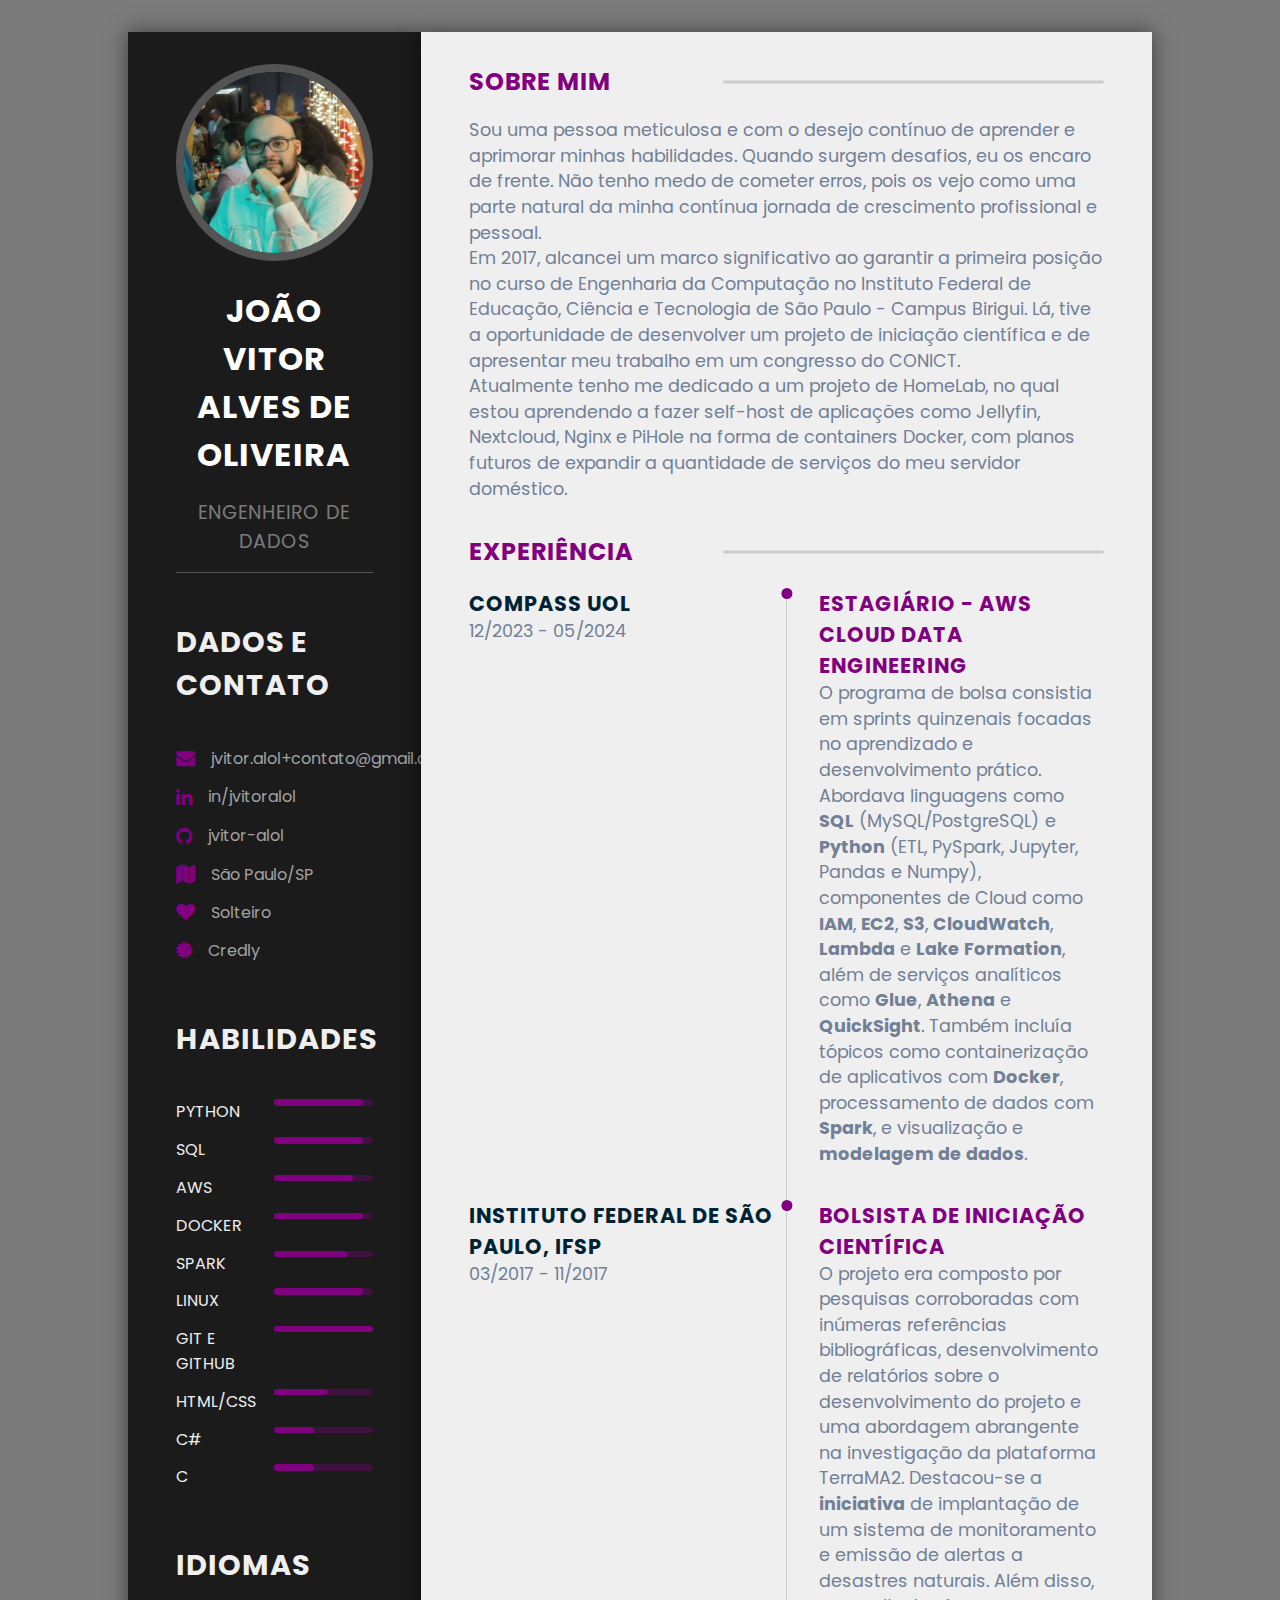
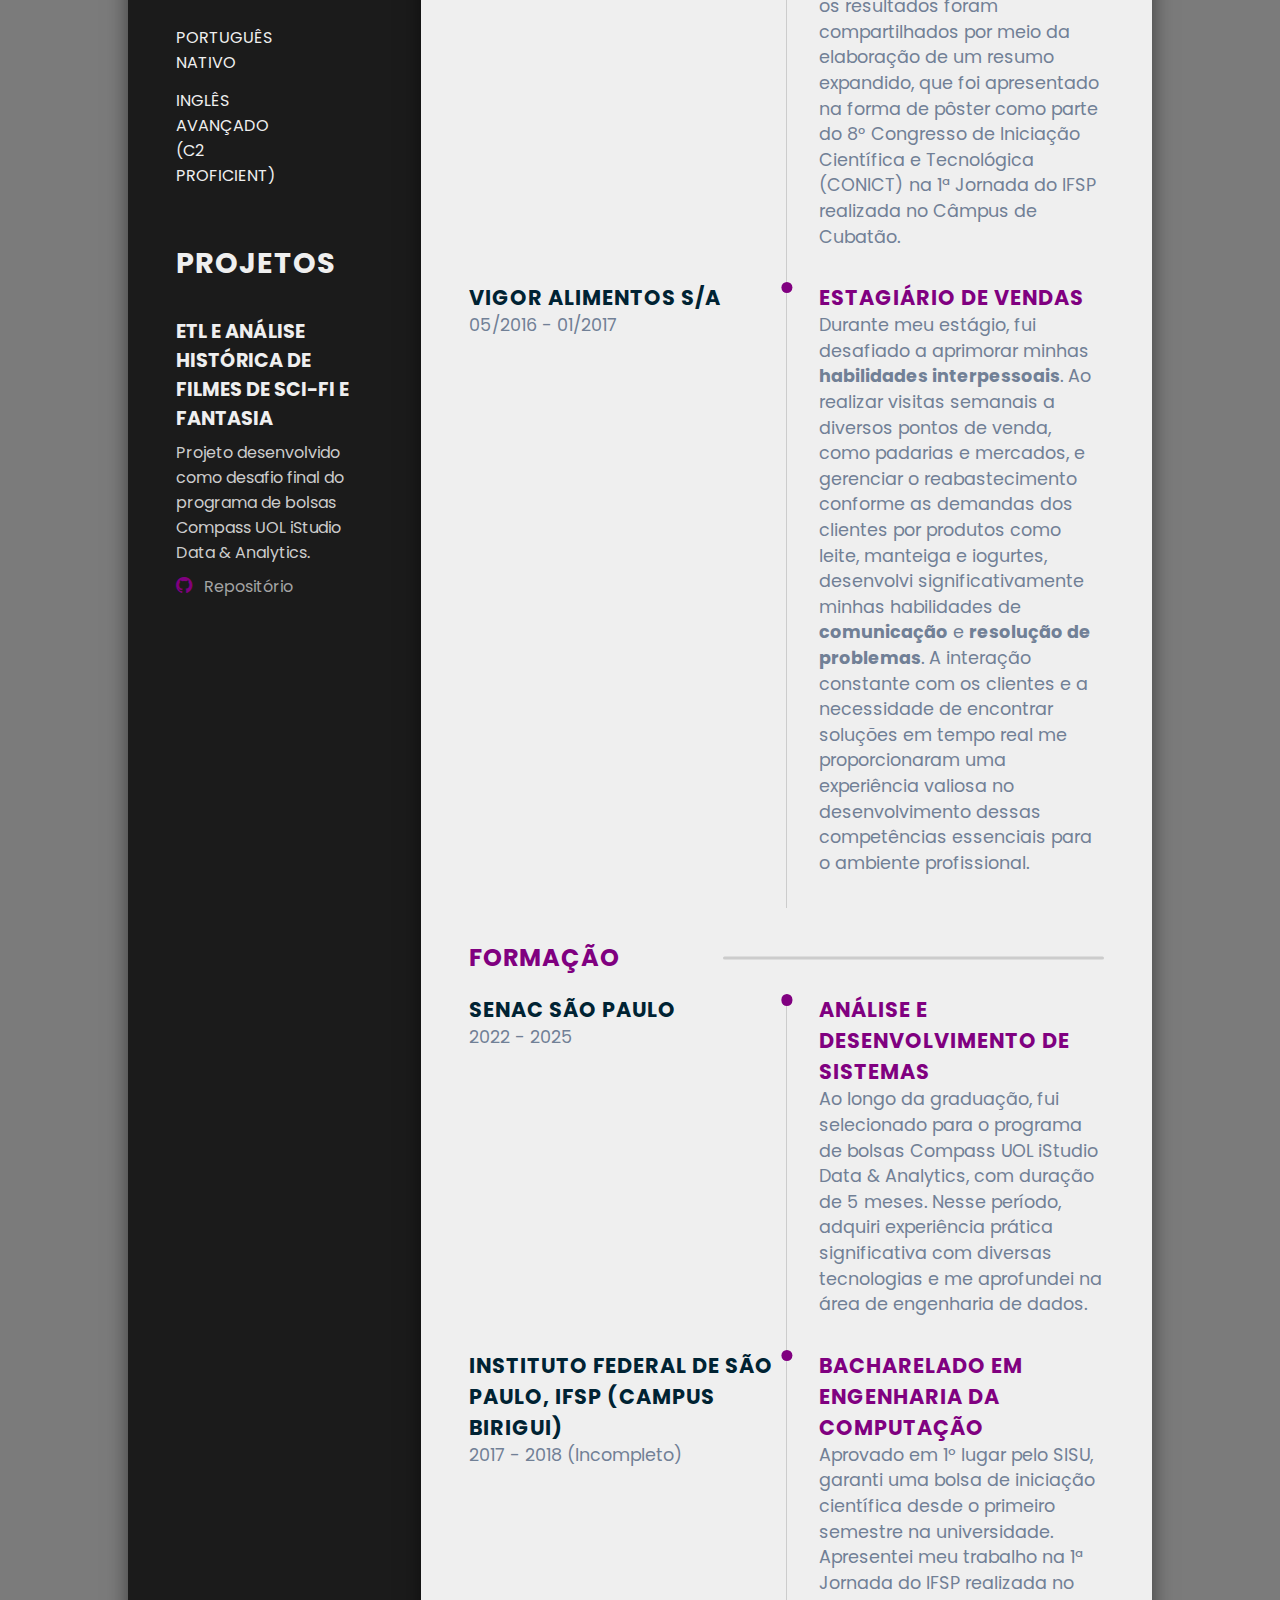
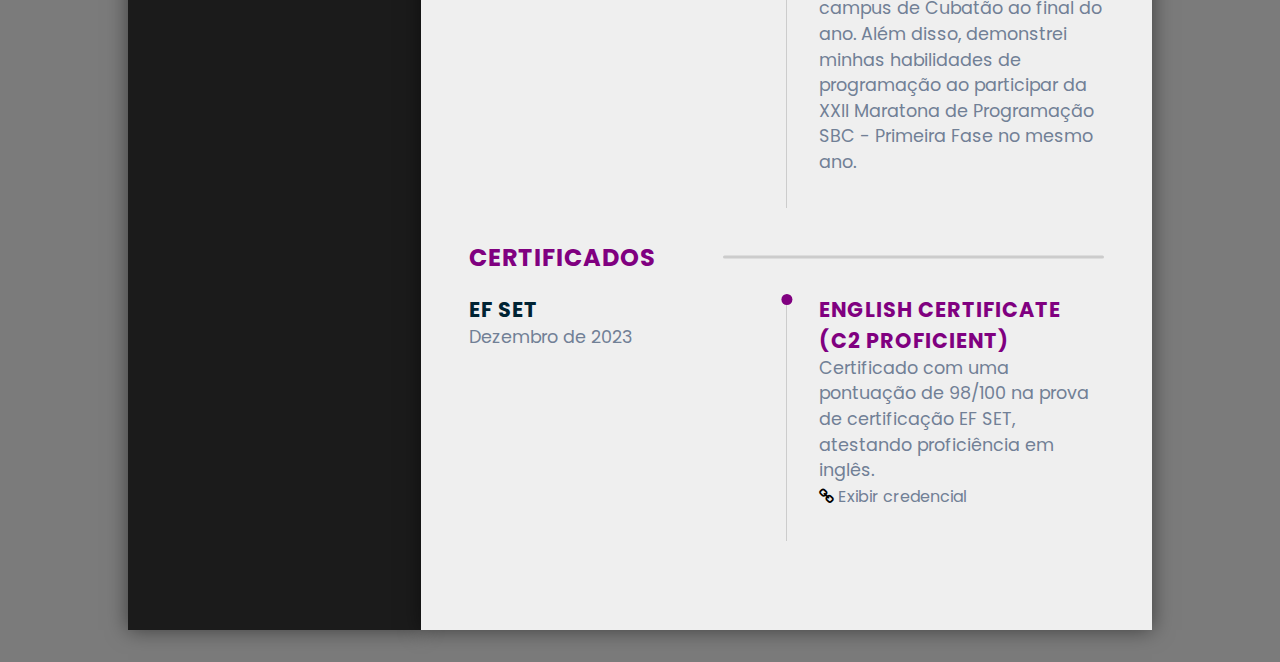
==== index.html @ 51c51ac9 "Add Credly Badges" ====
<!DOCTYPE html>
<html lang="pt_BR">

<head>
    <meta charset="UTF-8">
    <meta http-equiv="X-UA-Compatible" content="IE=edge">
    <meta name="viewport" content="width=device-width, initial-scale=1.0">
    <title>Curriculum Vitae</title>
    <link rel="preconnect" href="https://fonts.gstatic.com">
    <link rel="stylesheet" href="./css/style.css">
    <link href="https://fonts.googleapis.com/css2?family=Poppins:wght@100;300;400;600&display=swap" rel="stylesheet">
    <link rel="stylesheet" href="https://cdnjs.cloudflare.com/ajax/libs/font-awesome/4.7.0/css/font-awesome.min.css">
</head>

<body>
    <main class="main-content">
        <section class="left-section">
            <div class="left-content">
                <div class="profile">
                    <div class="image">
                        <img src="./assets/images/minha_foto.jpg" alt="Foto de Perfil">
                    </div>
                    <h2 class="name">João Vitor Alves de Oliveira</h2>
                    <p class="career">Engenheiro de Dados</p>
                </div>
                <div class="contact-info">
                    <h3 class="main-title">Dados e contato</h3>
                    <ul>
                        <li>
                            <i class="fa fa-envelope"></i>
                            <a href="mailto:jvitor.alol+contato@gmail.com">jvitor.alol+contato@gmail.com</a>
                        </li>
                        <li>
                            <i class="fa fa-linkedin"></i>
                            <a href="https://www.linkedin.com/in/jvitoralol" target="_blank">in/jvitoralol</a>
                        </li>
                        <li>
                            <i class="fa fa-github"></i>
                            <a href="https://github.com/jvitor-alol" target="_blank">jvitor-alol</a>
                        </li>
                        <li>
                            <i class="fa fa-map"></i>
                            São Paulo/SP
                        </li>
                        <li>
                            <i class="fa fa-heart"></i>
                            Solteiro
                        </li>
                        <li>
                            <i class="fa fa-certificate"></i>
                            <a href="https://www.credly.com/users/joao-vitor-alves-de-oliveira/badges"
                                target="_blank">Credly</a>
                        </li>
                    </ul>
                </div>
                <div class="skills-section">
                    <h3 class="main-title">Habilidades</h3>
                    <ul>
                        <li>
                            <p class="skill-title">Python</p>
                            <div class="progress-bar">
                                <div class="progress python-progress"></div>
                            </div>
                        </li>
                        <li>
                            <p class="skill-title">SQL</p>
                            <div class="progress-bar">
                                <div class="progress sql-progress"></div>
                            </div>
                        </li>
                        <li>
                            <p class="skill-title">AWS</p>
                            <div class="progress-bar">
                                <div class="progress aws-progress"></div>
                            </div>
                        </li>
                        <li>
                            <p class="skill-title">Docker</p>
                            <div class="progress-bar">
                                <div class="progress docker-progress"></div>
                            </div>
                        </li>
                        <li>
                            <p class="skill-title">Spark</p>
                            <div class="progress-bar">
                                <div class="progress spark-progress"></div>
                            </div>
                        </li>
                        <li>
                            <p class="skill-title">Linux</p>
                            <div class="progress-bar">
                                <div class="progress linux-progress"></div>
                            </div>
                        </li>
                        <li>
                            <p class="skill-title">Git e GitHub</p>
                            <div class="progress-bar">
                                <div class="progress git-progress"></div>
                            </div>
                        </li>
                        <li>
                            <p class="skill-title">HTML/CSS</p>
                            <div class="progress-bar">
                                <div class="progress html-css-progress"></div>
                            </div>
                        </li>
                        <li>
                            <p class="skill-title">C#</p>
                            <div class="progress-bar">
                                <div class="progress cs-progress"></div>
                            </div>
                        </li>
                        <li>
                            <p class="skill-title">C</p>
                            <div class="progress-bar">
                                <div class="progress c-progress"></div>
                            </div>
                        </li>
                    </ul>
                </div>
                <div class="skills-section">
                    <h3 class="main-title">Idiomas</h3>
                    <ul>
                        <li>
                            <p class="skill-title">Português Nativo</p>
                        </li>
                        <li>
                            <p class="skill-title">Inglês Avançado (C2 Proficient)</p>
                        </li>
                </div>
                <div class="projects-section">
                    <h3 class="main-title">Projetos</h3>
                    <div class="project">
                        <h6 class="sub-title">ETL e Análise Histórica de Filmes de Sci-Fi e Fantasia</h6>
                        <p class="sub-para">Projeto desenvolvido como desafio final do programa de bolsas Compass UOL
                            iStudio Data & Analytics. </p>
                        <ul>
                            <li>
                                <i class="fa fa-github"></i>
                                <a href="https://github.com/jvitor-alol/Analise-de-Filmes-Sci-Fi-e-Fantasia"
                                    target="_blank">Repositório</a>
                            </li>
                        </ul>
                    </div>
                </div>
            </div>
        </section>
        <section class="right-section">
            <div class="right-main-content">
                <section class="about sect">
                    <h2 class="right-title">Sobre Mim</h2>
                    <p class="para">
                        Sou uma pessoa meticulosa e com o desejo contínuo de aprender e aprimorar minhas habilidades.
                        Quando surgem desafios, eu os encaro de frente. Não tenho medo de cometer erros, pois os vejo
                        como uma parte natural da minha contínua jornada de crescimento profissional e pessoal. <br />
                        Em 2017, alcancei um marco significativo ao garantir a primeira posição no curso de Engenharia
                        da Computação no Instituto Federal de Educação, Ciência e Tecnologia de São Paulo - Campus
                        Birigui. Lá, tive a oportunidade de desenvolver um projeto de iniciação científica e de
                        apresentar meu trabalho em um congresso do CONICT. <br />
                        Atualmente tenho me dedicado a um projeto de HomeLab, no qual estou aprendendo a fazer self-host
                        de aplicações como Jellyfin, Nextcloud, Nginx e PiHole na forma de containers Docker,
                        com planos futuros de expandir a quantidade de serviços do meu servidor doméstico.<br />
                    </p>
                </section>

                <section class="experince sect">
                    <h2 class="right-title">Experiência</h2>
                    <div class="timeline">
                        <div class="left-tl-content">
                            <h5 class="tl-title">Compass UOL</h5>
                            <p class="para">12/2023 - 05/2024</p>
                        </div>
                        <div class="right-tl-content">
                            <div class="tl-content">
                                <h5 class="tl-title-2">Estagiário - AWS Cloud Data Engineering</h5>
                                <p class="para">
                                    O programa de bolsa consistia em sprints quinzenais focadas no aprendizado e
                                    desenvolvimento prático. Abordava linguagens como <b>SQL</b> (MySQL/PostgreSQL) e
                                    <b>Python</b> (ETL, PySpark, Jupyter, Pandas e Numpy), componentes de Cloud como
                                    <b>IAM</b>, <b>EC2</b>, <b>S3</b>, <b>CloudWatch</b>, <b>Lambda</b> e
                                    <b>Lake Formation</b>, além de serviços analíticos como <b>Glue</b>, <b>Athena</b> e
                                    <b>QuickSight</b>. Também incluía tópicos como containerização de aplicativos com
                                    <b>Docker</b>, processamento de dados com <b>Spark</b>, e visualização e
                                    <b>modelagem de dados</b>.
                                </p>
                            </div>
                        </div>
                    </div>
                    <div class="timeline">
                        <div class="left-tl-content">
                            <h5 class="tl-title">Instituto Federal de São Paulo, IFSP</h5>
                            <p class="para">03/2017 - 11/2017</p>
                        </div>
                        <div class="right-tl-content">
                            <div class="tl-content">
                                <h5 class="tl-title-2">Bolsista de Iniciação Científica</h5>
                                <p class="para">
                                    O projeto era composto por pesquisas corroboradas com inúmeras referências
                                    bibliográficas, desenvolvimento de relatórios sobre o desenvolvimento do projeto e
                                    uma abordagem abrangente na investigação da plataforma TerraMA2. Destacou-se a
                                    <b>iniciativa</b> de implantação de um sistema de monitoramento e emissão de alertas
                                    a desastres naturais. Além disso, os resultados foram compartilhados por meio da
                                    elaboração de um resumo expandido, que foi apresentado na forma de pôster como parte
                                    do 8° Congresso de Iniciação Científica e Tecnológica (CONICT) na 1ª Jornada do IFSP
                                    realizada no Câmpus de Cubatão.
                                </p>
                            </div>
                        </div>
                    </div>
                    <div class="timeline">
                        <div class="left-tl-content">
                            <h5 class="tl-title">Vigor Alimentos S/A</h5>
                            <p class="para">05/2016 - 01/2017</p>
                        </div>
                        <div class="right-tl-content">
                            <div class="tl-content">
                                <h5 class="tl-title-2">Estagiário de vendas</h5>
                                <p class="para">
                                    Durante meu estágio, fui desafiado a aprimorar minhas
                                    <b>habilidades interpessoais</b>. Ao realizar visitas semanais a diversos pontos de
                                    venda, como padarias e mercados, e gerenciar o reabastecimento
                                    conforme as demandas dos clientes por produtos como leite, manteiga e iogurtes,
                                    desenvolvi significativamente minhas habilidades de <b>comunicação</b> e
                                    <b>resolução de problemas</b>. A interação constante com os clientes e a necessidade
                                    de encontrar soluções em tempo real me proporcionaram uma experiência valiosa no
                                    desenvolvimento dessas competências essenciais para o ambiente profissional.
                                </p>
                            </div>
                        </div>
                    </div>
                </section>
                <section class="education sect">
                    <h2 class="right-title">Formação</h2>
                    <div class="timeline">
                        <div class="left-tl-content">
                            <h5 class="tl-title">SENAC São Paulo</h5>
                            <p class="para">2022 - 2025</p>
                        </div>
                        <div class="right-tl-content">
                            <div class="tl-content">
                                <h5 class="tl-title-2">Análise e Desenvolvimento de Sistemas</h5>
                                <p class="para">
                                    Ao longo da graduação, fui selecionado para o programa de bolsas Compass UOL
                                    iStudio Data & Analytics, com duração de 5 meses. Nesse período, adquiri experiência
                                    prática significativa com diversas tecnologias e me aprofundei na área de engenharia
                                    de dados.
                                </p>
                            </div>
                        </div>
                    </div>
                    <div class="timeline">
                        <div class="left-tl-content">
                            <h5 class="tl-title">Instituto Federal de São Paulo, IFSP (Campus Birigui)
                            </h5>
                            <p class="para">2017 - 2018 (Incompleto)</p>
                        </div>
                        <div class="right-tl-content">
                            <div class="tl-content">
                                <h5 class="tl-title-2">Bacharelado em Engenharia da Computação</h5>
                                <p class="para">
                                    Aprovado em 1º lugar pelo SISU, garanti uma bolsa de iniciação científica desde o
                                    primeiro semestre na universidade. Apresentei meu trabalho na 1ª Jornada do IFSP
                                    realizada no campus de Cubatão ao final do ano. Além disso, demonstrei minhas
                                    habilidades de programação ao participar da XXII Maratona de Programação SBC -
                                    Primeira Fase no mesmo ano.
                                </p>
                            </div>
                        </div>
                    </div>
                </section>
                <section class="awards sect">
                    <h2 class="right-title">Certificados</h2>
                    <div class="timeline">
                        <div class="left-tl-content">
                            <h5 class="tl-title">EF SET</h5>
                            <p class="para">Dezembro de 2023</p>
                        </div>
                        <div class="right-tl-content">
                            <div class="tl-content">
                                <h5 class="tl-title-2">English Certificate (C2 Proficient)</h5>
                                <p class="para">
                                    Certificado com uma pontuação de 98/100 na prova de certificação EF SET, atestando
                                    proficiência em inglês.
                                </p>
                                <li class="fa fa-link"></li>
                                <a class="credential-link" href="https://www.efset.org/cert/GfMzTt"
                                    target="_blank">Exibir credencial</a>
                            </div>
                        </div>
                    </div>
                    <br />
                    <div class="badges">
                        <div data-iframe-width="150" data-iframe-height="270"
                            data-share-badge-id="bdd8167c-e166-44f1-965d-51dd15b4c47a"
                            data-share-badge-host="https://www.credly.com"></div>
                        <script type="text/javascript" async src="//cdn.credly.com/assets/utilities/embed.js"></script>
                        <div data-iframe-width="150" data-iframe-height="270"
                            data-share-badge-id="4a954e43-3b14-48e3-ae3e-0ab241b3daea"
                            data-share-badge-host="https://www.credly.com"></div>
                        <script type="text/javascript" async src="//cdn.credly.com/assets/utilities/embed.js"></script>
                        <div data-iframe-width="150" data-iframe-height="270"
                            data-share-badge-id="96878376-cd2f-4625-9299-936b3578049c"
                            data-share-badge-host="https://www.credly.com"></div>
                        <script type="text/javascript" async src="//cdn.credly.com/assets/utilities/embed.js"></script>
                        <div data-iframe-width="150" data-iframe-height="270"
                            data-share-badge-id="847e87aa-cd59-4612-8aab-3b8a6c07c237"
                            data-share-badge-host="https://www.credly.com"></div>
                        <script type="text/javascript" async src="//cdn.credly.com/assets/utilities/embed.js"></script>
                    </div>
                </section>
            </div>
        </section>
    </main>
</body>

</html>
---- css/style.css ----
* {
    padding: 0;
    margin: 0;
    box-sizing: border-box;
    list-style: none;
    font-family: 'Poppins', sans-serif;
}

body {
    background-color: #7B7B7B;
}

a {
    color: #A3A3A3;
    text-decoration: none;
    border-bottom: 1px solid transparent;
    transition: border-bottom-color 0.3s ease;
}

a:hover {
    color: #800080;
    border-bottom-color: #800080;
}

.main-content {
    min-height: 100vh;
    width: 80%;
    margin: 2rem auto;
    display: grid;
    grid-template-columns: repeat(7, 1fr);
}

.left-section {
    grid-column: span 2;
    height: 100%;
    background-color: #1b1b1b;
    box-shadow: 0 0 20px rgba(0, 0, 0, 0.5);
}

.right-section {
    grid-column: span 5;
    background-color: #EFEFEF;
    height: 100%;
    box-shadow: 0 0 20px rgba(0, 0, 0, 0.5);
}

.left-content {
    padding: 2rem 3rem;
}

.profile {
    width: 100%;
    border-bottom: 1px solid #545454;
}

.image {
    width: 100%;
    text-align: center;
}

.profile img {
    width: 100%;
    border-radius: 50%;
    border: 8px solid #545454;
}

.name {
    font-size: 2rem;
    color: #FFFFFF;
    text-align: center;
    text-transform: uppercase;
    letter-spacing: 1px;
    padding: 1.2rem 0;
}

.career {
    font-size: 1.2rem;
    color: #7B7B7B;
    text-align: center;
    text-transform: uppercase;
    letter-spacing: 1px;
    padding-bottom: 1rem;
}

.main-title {
    font-size: 1.8rem;
    text-transform: uppercase;
    letter-spacing: 1px;
    color: #EFEFEF;
    padding-top: 3rem;
}

.contact-info ul {
    padding-top: 2rem;
}

.contact-info ul li {
    padding: .4rem 0;
    display: flex;
    align-items: center;
    color: #A3A3A3;
}

.contact-info ul li i {
    padding-right: 1rem;
    font-size: 1.2rem;
    color: #800080;
}

.skills-section ul {
    padding-top: 2rem;
}

.skills-section ul li {
    display: grid;
    grid-template-columns: repeat(2, 1fr);
    padding: .4rem 0;
}

.progress-bar {
    width: 100%;
    height: .4rem;
    background-color: #8000805B;
    position: relative;
    border-radius: 12px;
}

.progress {
    height: 100%;
    position: absolute;
    left: 0;
    background-color: #800080;
    border-radius: 12px;
}

.python-progress {
    width: 90%;
}

.sql-progress {
    width: 90%;
}

.aws-progress {
    width: 80%;
}

.docker-progress {
    width: 90%;
}

.spark-progress {
    width: 75%;
}

.git-progress {
    width: 100%;
}

.linux-progress {
    width: 90%;
}

.html-css-progress {
    width: 55%;
}

.cs-progress {
    width: 40%;
}

.c-progress {
    width: 40%;
}

.skill-title {
    text-transform: uppercase;
    color: #EFEFEF;
    font-size: 1rem;
}

.sub-title {
    padding-top: 2rem;
    font-size: 1.2rem;
    text-transform: uppercase;
    color: #EFEFEF;
}

.sub-para {
    color: #ccc;
    padding: .4rem 0;
}

.projects-section li {
    color: #ccc;
    padding: .2rem 0;
}

.projects-section li i {
    padding-right: .5rem;
    font-size: 1.2rem;
    color: #800080;
}

.right-main-content {
    padding: 2rem 3rem;
}

.right-title {
    letter-spacing: 1px;
    text-transform: uppercase;
    color: #800080;
    margin-bottom: 1.2rem;
    position: relative;
}

.right-title::after {
    content: "";
    position: absolute;
    width: 60%;
    height: .2rem;
    background-color: #ccc;
    border-radius: 12px;
    right: 0;
    top: 50%;
    transform: translateY(-50%);
}

.para {
    line-height: 1.6rem;
    color: #718096;
    font-size: 1.1rem;
}

.credential-link {
    color: #718096;
}

.sect {
    padding-bottom: 2rem;
}

.timeline {
    display: grid;
    grid-template-columns: repeat(2, 1fr);
}

.tl-title {
    letter-spacing: 1px;
    font-size: 1.3rem;
    color: #002333;
    text-transform: uppercase;
}

.tl-title-2 {
    letter-spacing: 1px;
    font-size: 1.3rem;
    color: #800080;
    text-transform: uppercase;
}

.tl-content {
    border-left: 1px solid #ccc;
    padding-left: 2rem;
    position: relative;
    padding-bottom: 2rem;
}

.tl-title-2::before {
    content: "";
    position: absolute;
    width: .7rem;
    height: .7rem;
    background-color: #800080;
    border-radius: 50%;
    transform: translateX(-50%);
    left: 0;
}

.footer {
    background-color: #1b1b1b;
    color: #fff;
    padding: 2rem;
    text-align: center;
}

.footer a {
    color: #fff;
    text-decoration: none;
    border-bottom: 1px solid transparent;
    transition: border-bottom-color 0.3s ease;
}

.footer a:hover {
    color: #800080;
    border-bottom-color: #800080;
}

.badges {
    display: flex;
    justify-content: center;
    align-items: center;
}

/*Media Querries*/
@media screen and (max-width:823px) {
    .right-title::after {
        width: 40%;
    }
}

@media screen and (max-width:681px) {
    .right-title::after {
        width: 30%;
    }
}

@media screen and (max-width:780px) {
    .timeline {
        grid-template-columns: repeat(1, 1fr);
    }
}

@media screen and (max-width:780px) {
    .left-section {
        grid-column: span 3;
    }

    .right-section {
        grid-column: span 4;
    }
}

@media screen and (max-width:1200px) {
    .main-content {
        grid-template-columns: repeat(1, 1fr);
    }

    .profile img {
        width: 40%;
    }
}

@media screen and (max-width:700px) {
    .profile img {
        width: 60%;
    }
}

@media screen and (max-width:390px) {
    .name {
        font-size: 1.5rem;
    }
}
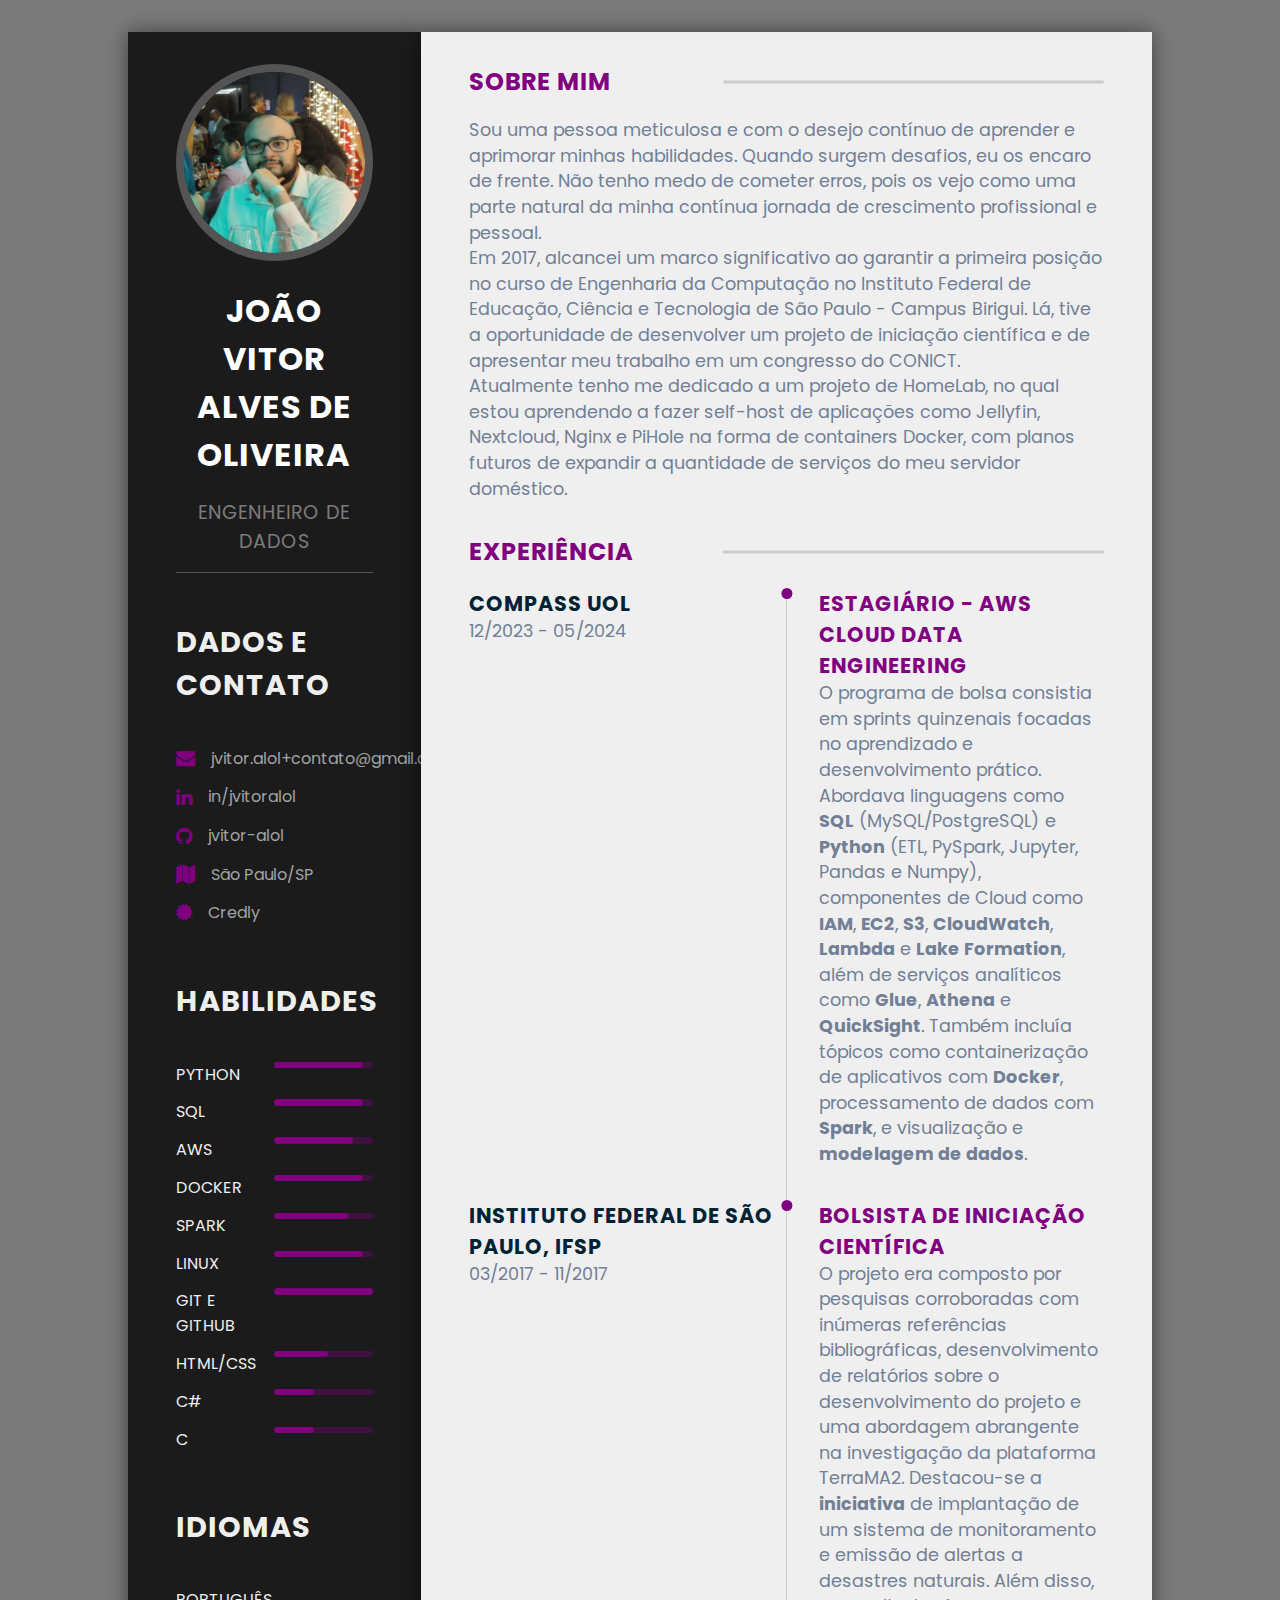
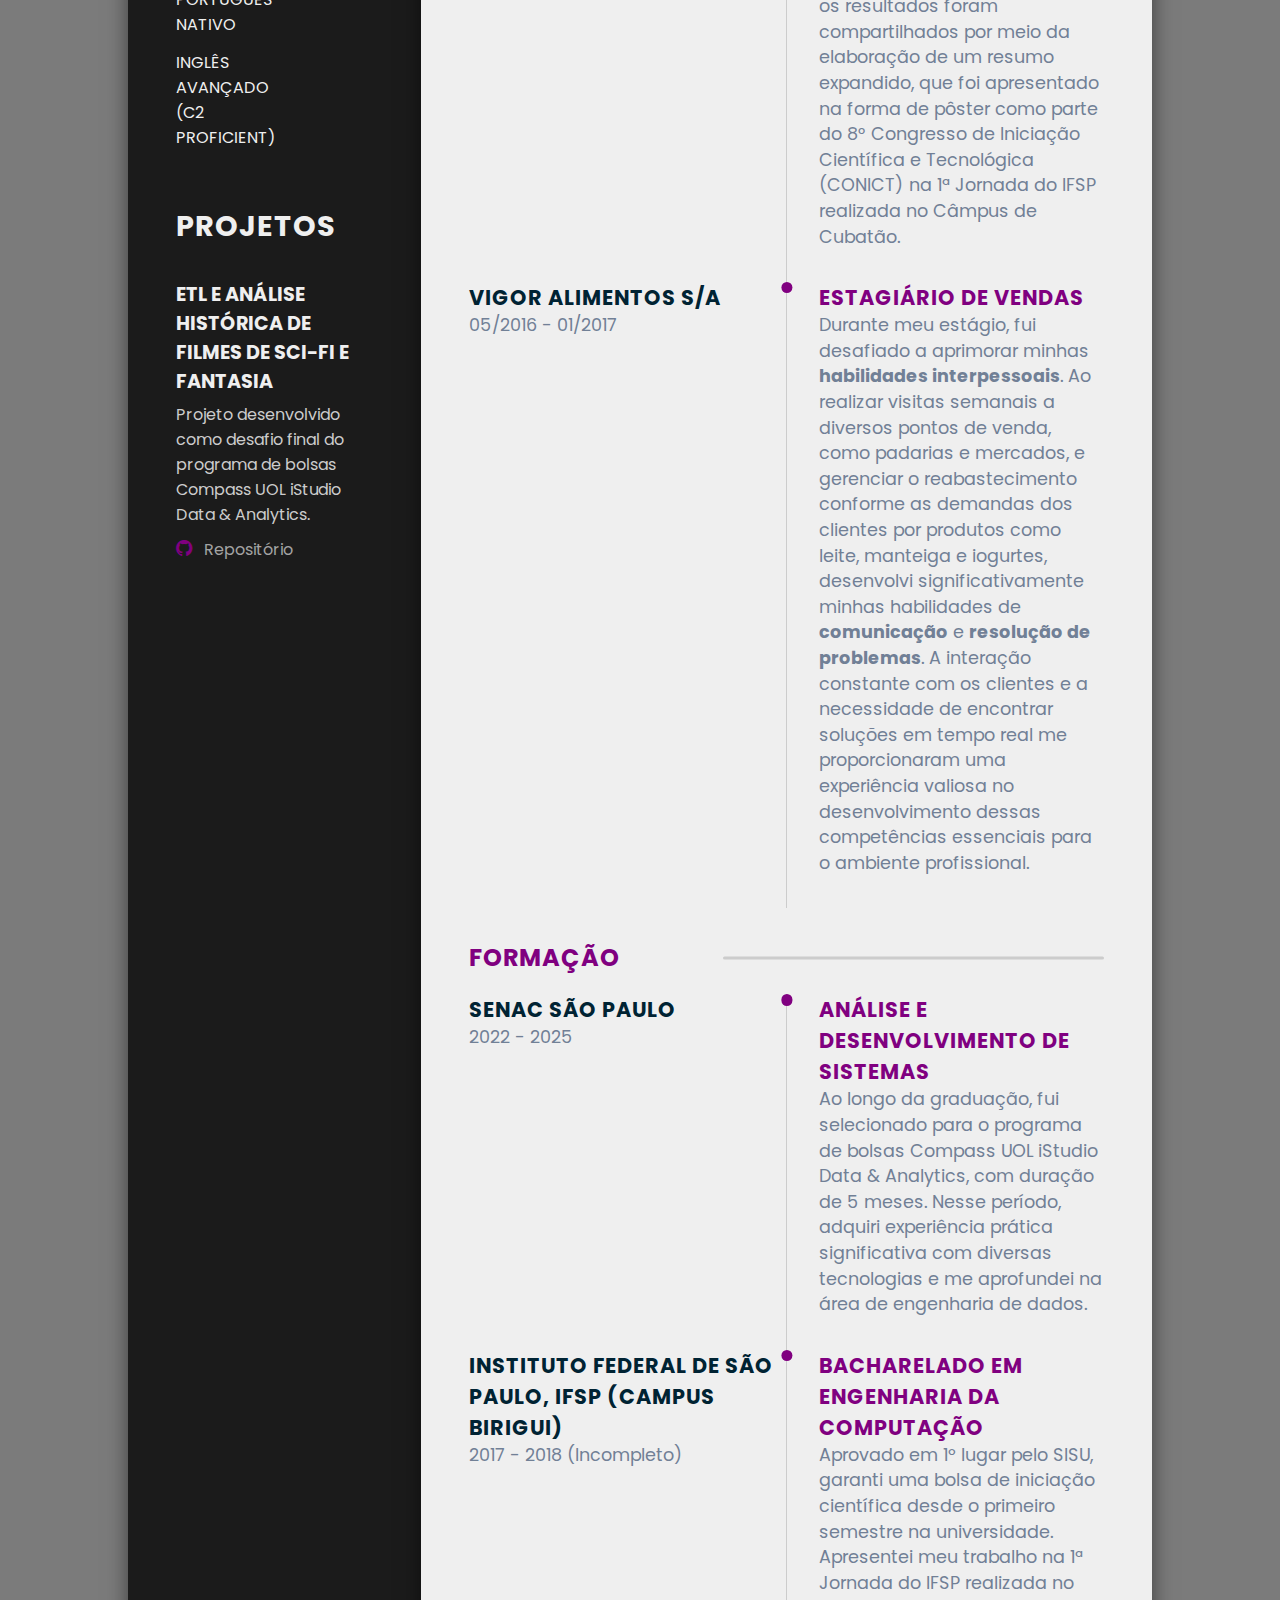
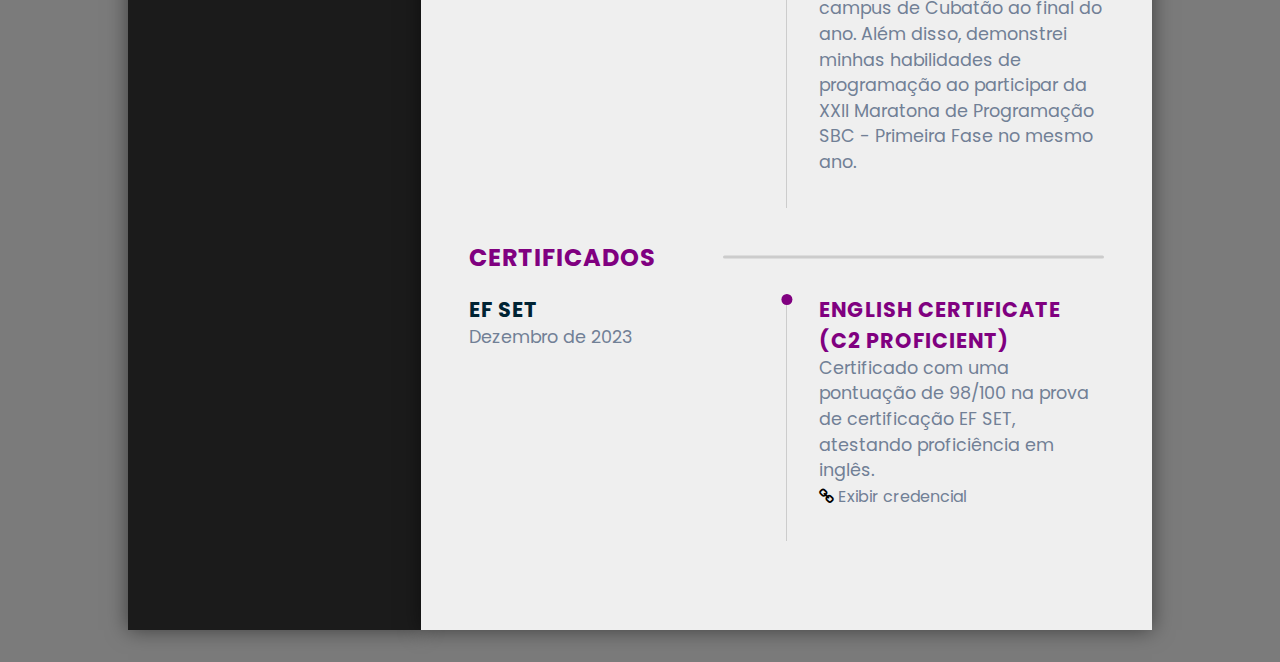
==== commit cb5d88cb: "Update index.html" ====
--- a/index.html
+++ b/index.html
@@ -42,10 +42,10 @@
                             <i class="fa fa-map"></i>
                             São Paulo/SP
                         </li>
-                        <li>
+<!--                         <li>
                             <i class="fa fa-heart"></i>
                             Solteiro
-                        </li>
+                        </li> -->
                         <li>
                             <i class="fa fa-certificate"></i>
                             <a href="https://www.credly.com/users/joao-vitor-alves-de-oliveira/badges"
@@ -313,4 +313,4 @@
     </main>
 </body>
 
-</html>+</html>
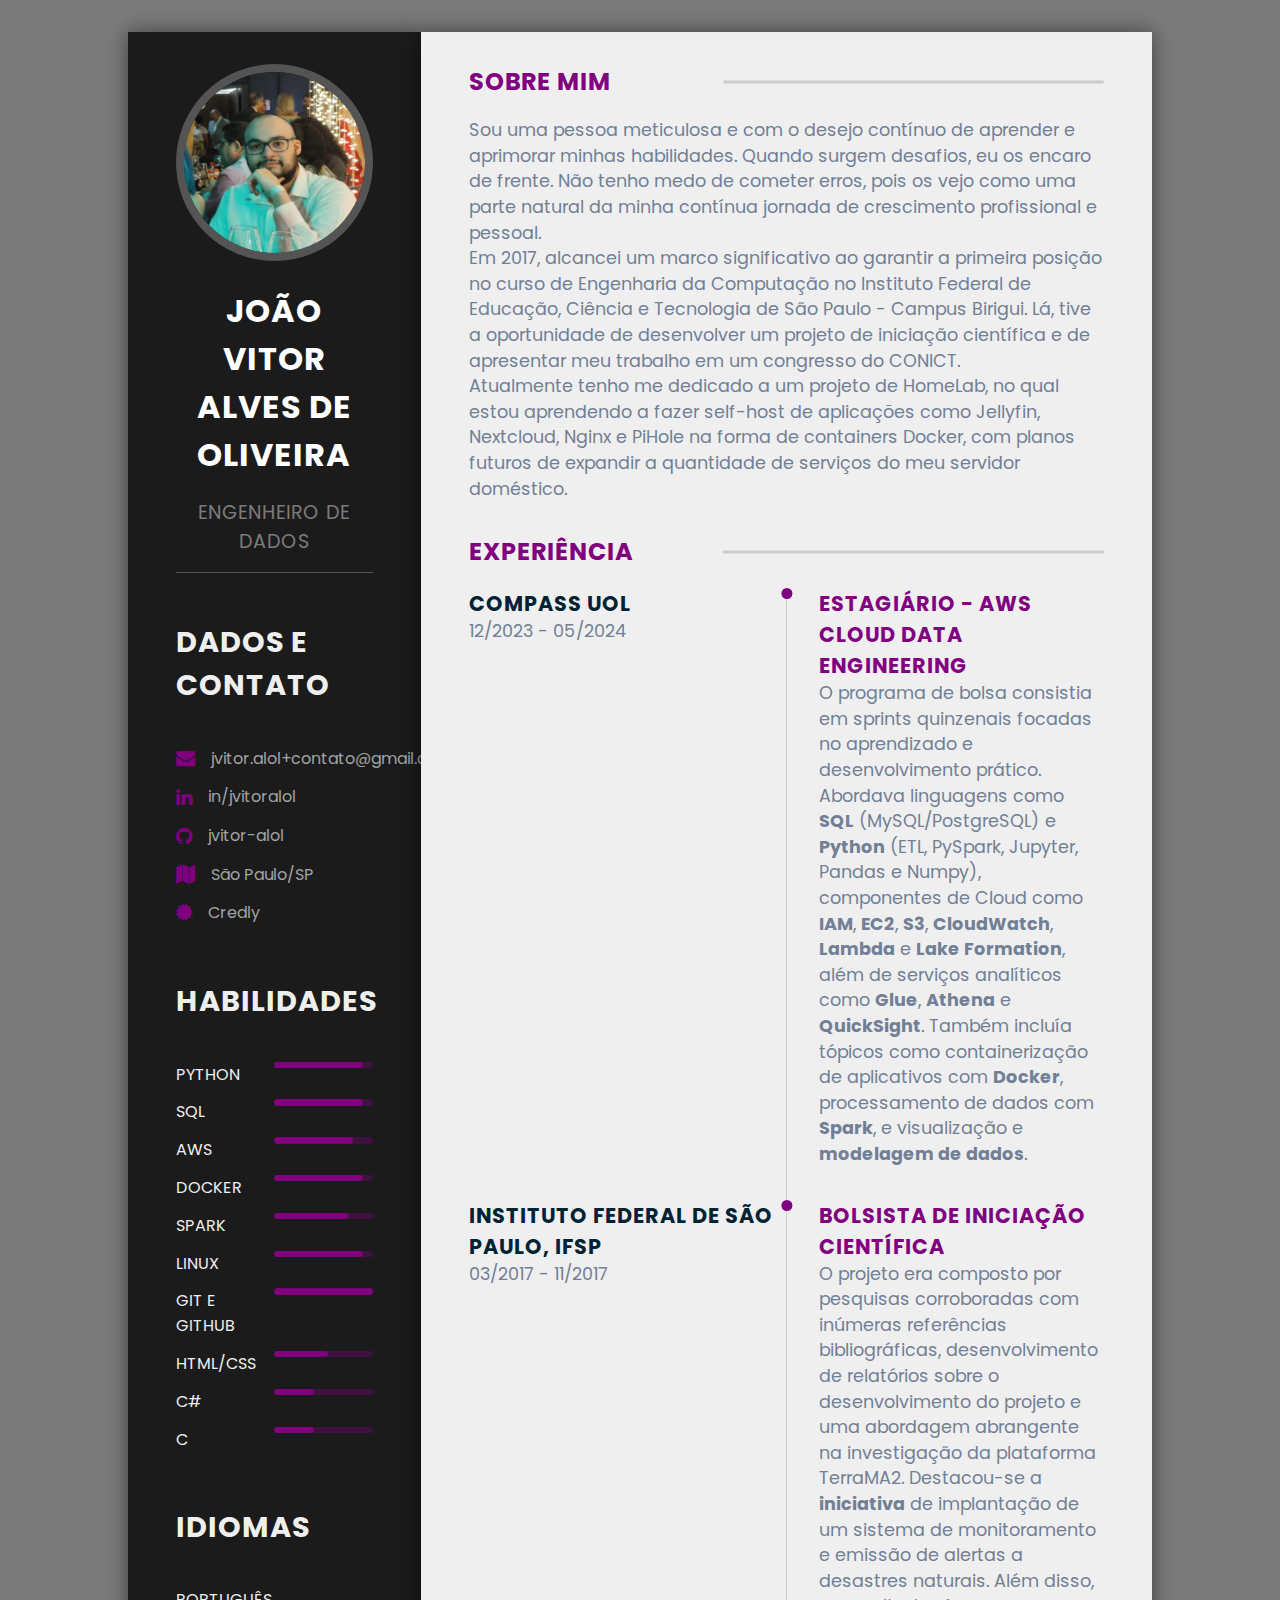
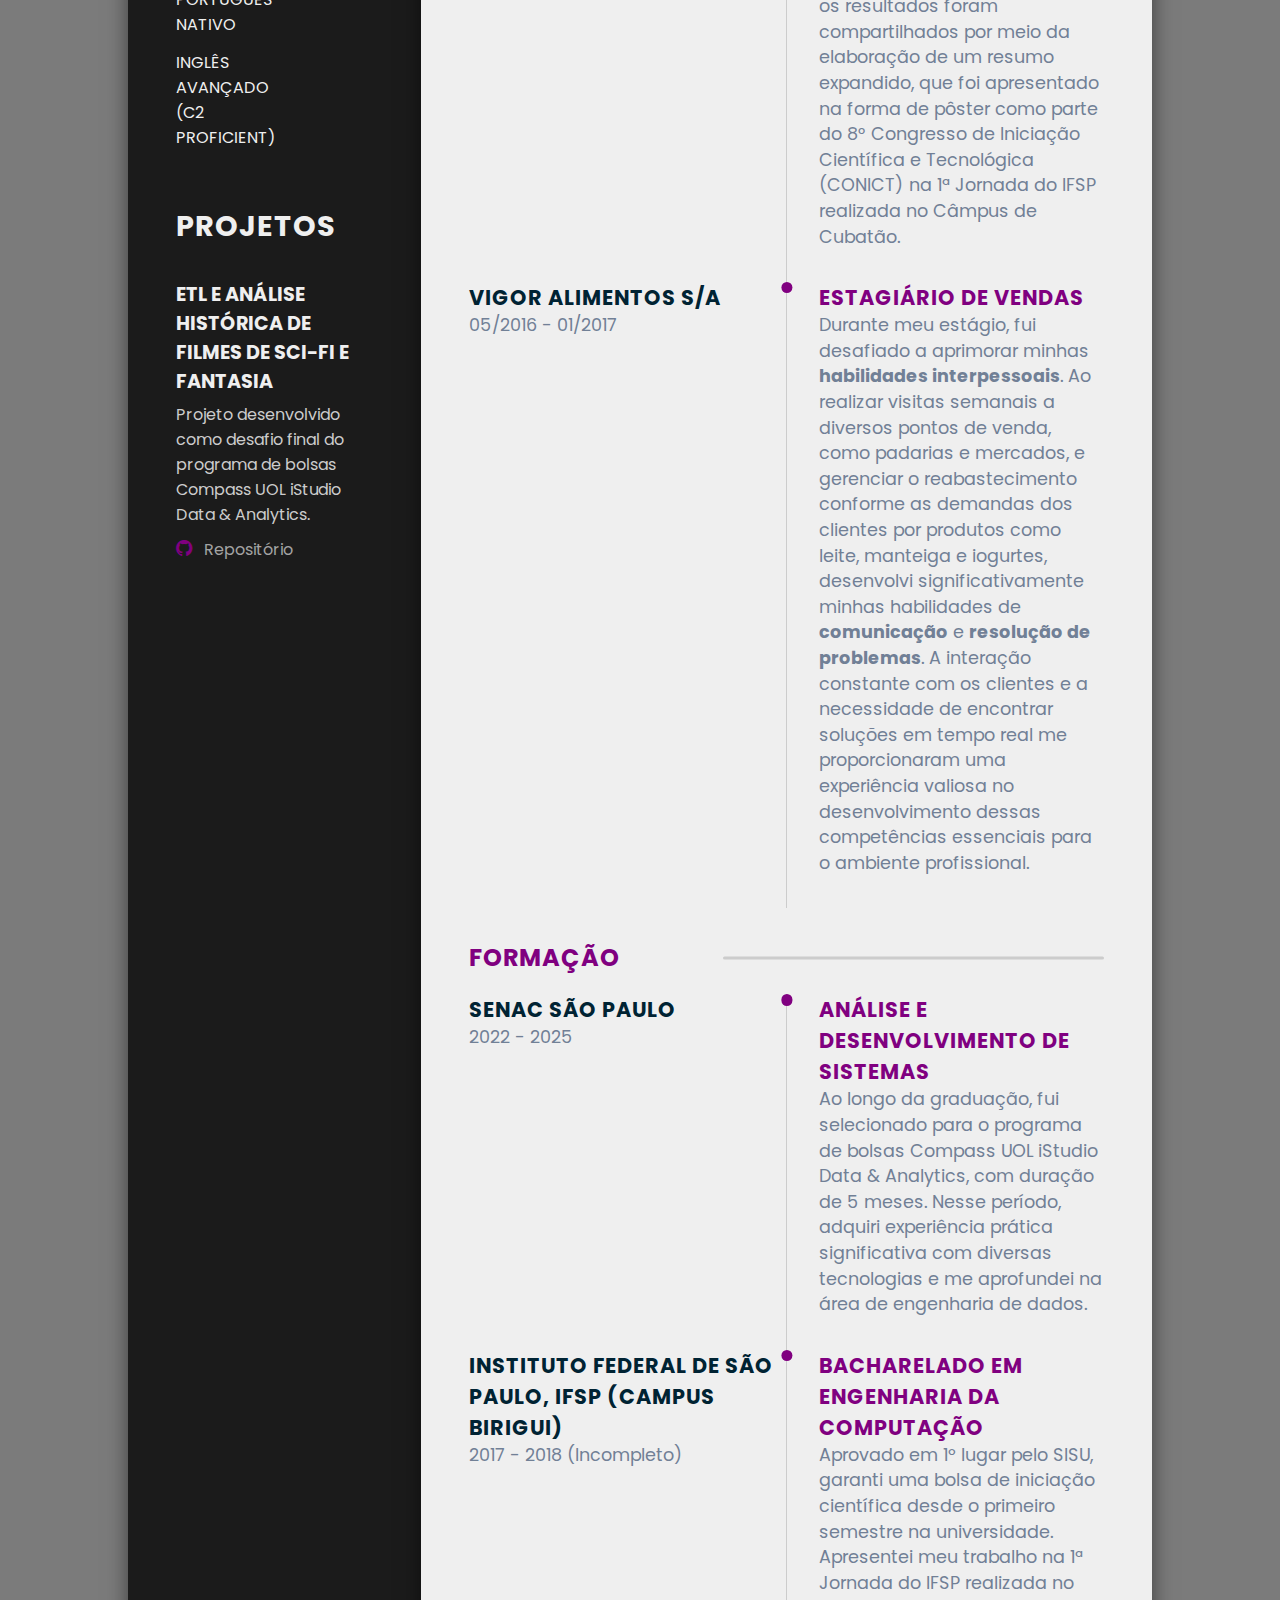
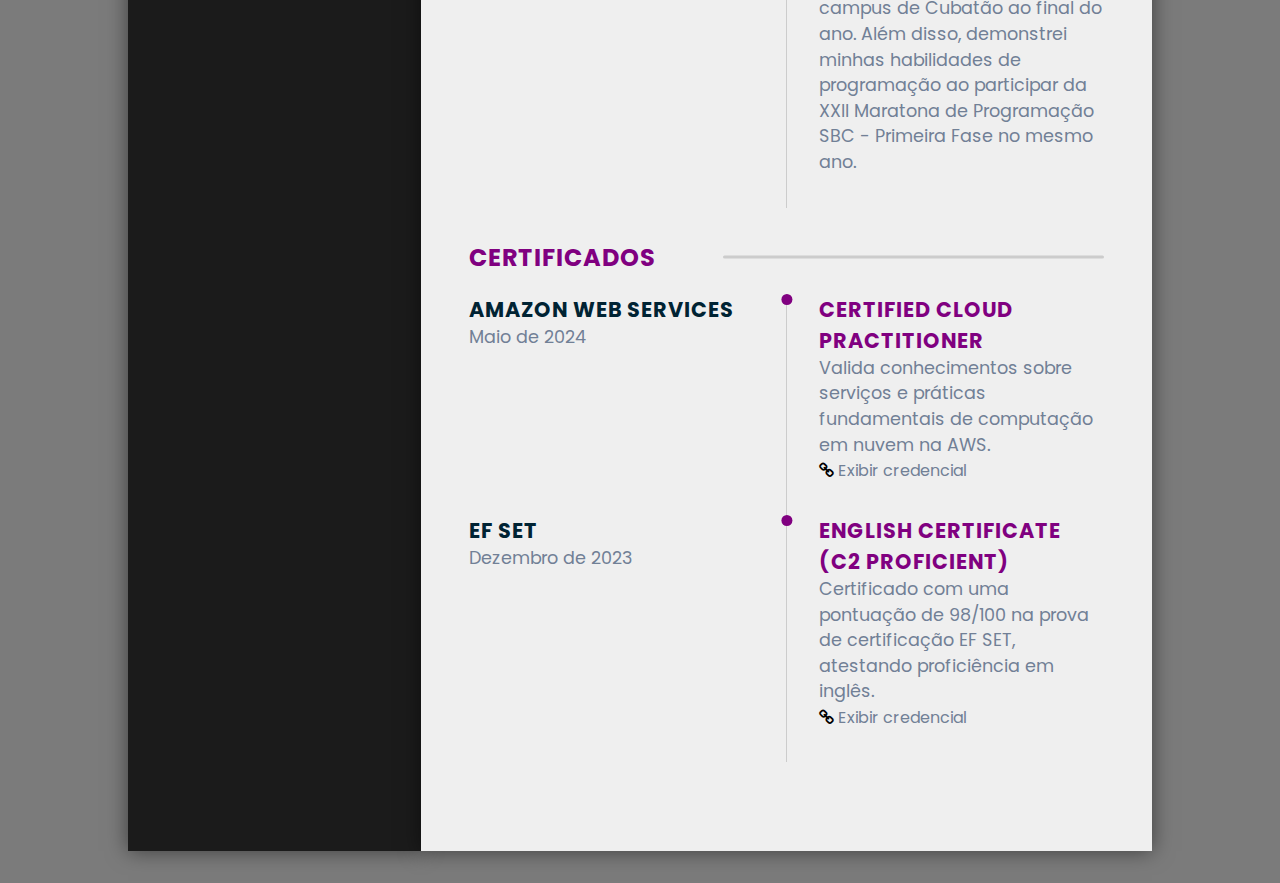
==== commit a8261eae: "Add Cloud Practitioner Badge" ====
--- a/index.html
+++ b/index.html
@@ -42,7 +42,7 @@
                             <i class="fa fa-map"></i>
                             São Paulo/SP
                         </li>
-<!--                         <li>
+                        <!--                         <li>
                             <i class="fa fa-heart"></i>
                             Solteiro
                         </li> -->
@@ -272,6 +272,25 @@
                     <h2 class="right-title">Certificados</h2>
                     <div class="timeline">
                         <div class="left-tl-content">
+                            <h5 class="tl-title">Amazon Web Services</h5>
+                            <p class="para">Maio de 2024</p>
+                        </div>
+                        <div class="right-tl-content">
+                            <div class="tl-content">
+                                <h5 class="tl-title-2">Certified Cloud Practitioner</h5>
+                                <p class="para">
+                                    Valida conhecimentos sobre serviços e práticas fundamentais de computação em nuvem
+                                    na AWS.
+                                </p>
+                                <li class="fa fa-link"></li>
+                                <a class="credential-link"
+                                    href="https://cp.certmetrics.com/amazon/en/public/verify/credential/7e176bda83534d3ba48a6dbb40f1f98e"
+                                    target="_blank">Exibir credencial</a>
+                            </div>
+                        </div>
+                    </div>
+                    <div class="timeline">
+                        <div class="left-tl-content">
                             <h5 class="tl-title">EF SET</h5>
                             <p class="para">Dezembro de 2023</p>
                         </div>
@@ -291,19 +310,23 @@
                     <br />
                     <div class="badges">
                         <div data-iframe-width="150" data-iframe-height="270"
+                            data-share-badge-id="496f1973-a5f4-4cf4-9e2d-23b49b5ce247"
+                            data-share-badge-host="https://www.credly.com"></div>
+                        <script type="text/javascript" async src="//cdn.credly.com/assets/utilities/embed.js"></script>
+                        <div data-iframe-width="150" data-iframe-height="270"
+                            data-share-badge-id="4a954e43-3b14-48e3-ae3e-0ab241b3daea"
+                            data-share-badge-host="https://www.credly.com"></div>
+                        <script type="text/javascript" async src="//cdn.credly.com/assets/utilities/embed.js"></script>
+                        <div data-iframe-width="150" data-iframe-height="270"
+                            data-share-badge-id="96878376-cd2f-4625-9299-936b3578049c"
+                            data-share-badge-host="https://www.credly.com"></div>
+                        <script type="text/javascript" async src="//cdn.credly.com/assets/utilities/embed.js"></script>
+                        <div data-iframe-width="150" data-iframe-height="270"
+                            data-share-badge-id="847e87aa-cd59-4612-8aab-3b8a6c07c237"
+                            data-share-badge-host="https://www.credly.com"></div>
+                        <script type="text/javascript" async src="//cdn.credly.com/assets/utilities/embed.js"></script>
+                        <div data-iframe-width="150" data-iframe-height="270"
                             data-share-badge-id="bdd8167c-e166-44f1-965d-51dd15b4c47a"
-                            data-share-badge-host="https://www.credly.com"></div>
-                        <script type="text/javascript" async src="//cdn.credly.com/assets/utilities/embed.js"></script>
-                        <div data-iframe-width="150" data-iframe-height="270"
-                            data-share-badge-id="4a954e43-3b14-48e3-ae3e-0ab241b3daea"
-                            data-share-badge-host="https://www.credly.com"></div>
-                        <script type="text/javascript" async src="//cdn.credly.com/assets/utilities/embed.js"></script>
-                        <div data-iframe-width="150" data-iframe-height="270"
-                            data-share-badge-id="96878376-cd2f-4625-9299-936b3578049c"
-                            data-share-badge-host="https://www.credly.com"></div>
-                        <script type="text/javascript" async src="//cdn.credly.com/assets/utilities/embed.js"></script>
-                        <div data-iframe-width="150" data-iframe-height="270"
-                            data-share-badge-id="847e87aa-cd59-4612-8aab-3b8a6c07c237"
                             data-share-badge-host="https://www.credly.com"></div>
                         <script type="text/javascript" async src="//cdn.credly.com/assets/utilities/embed.js"></script>
                     </div>
@@ -313,4 +336,4 @@
     </main>
 </body>
 
-</html>
+</html>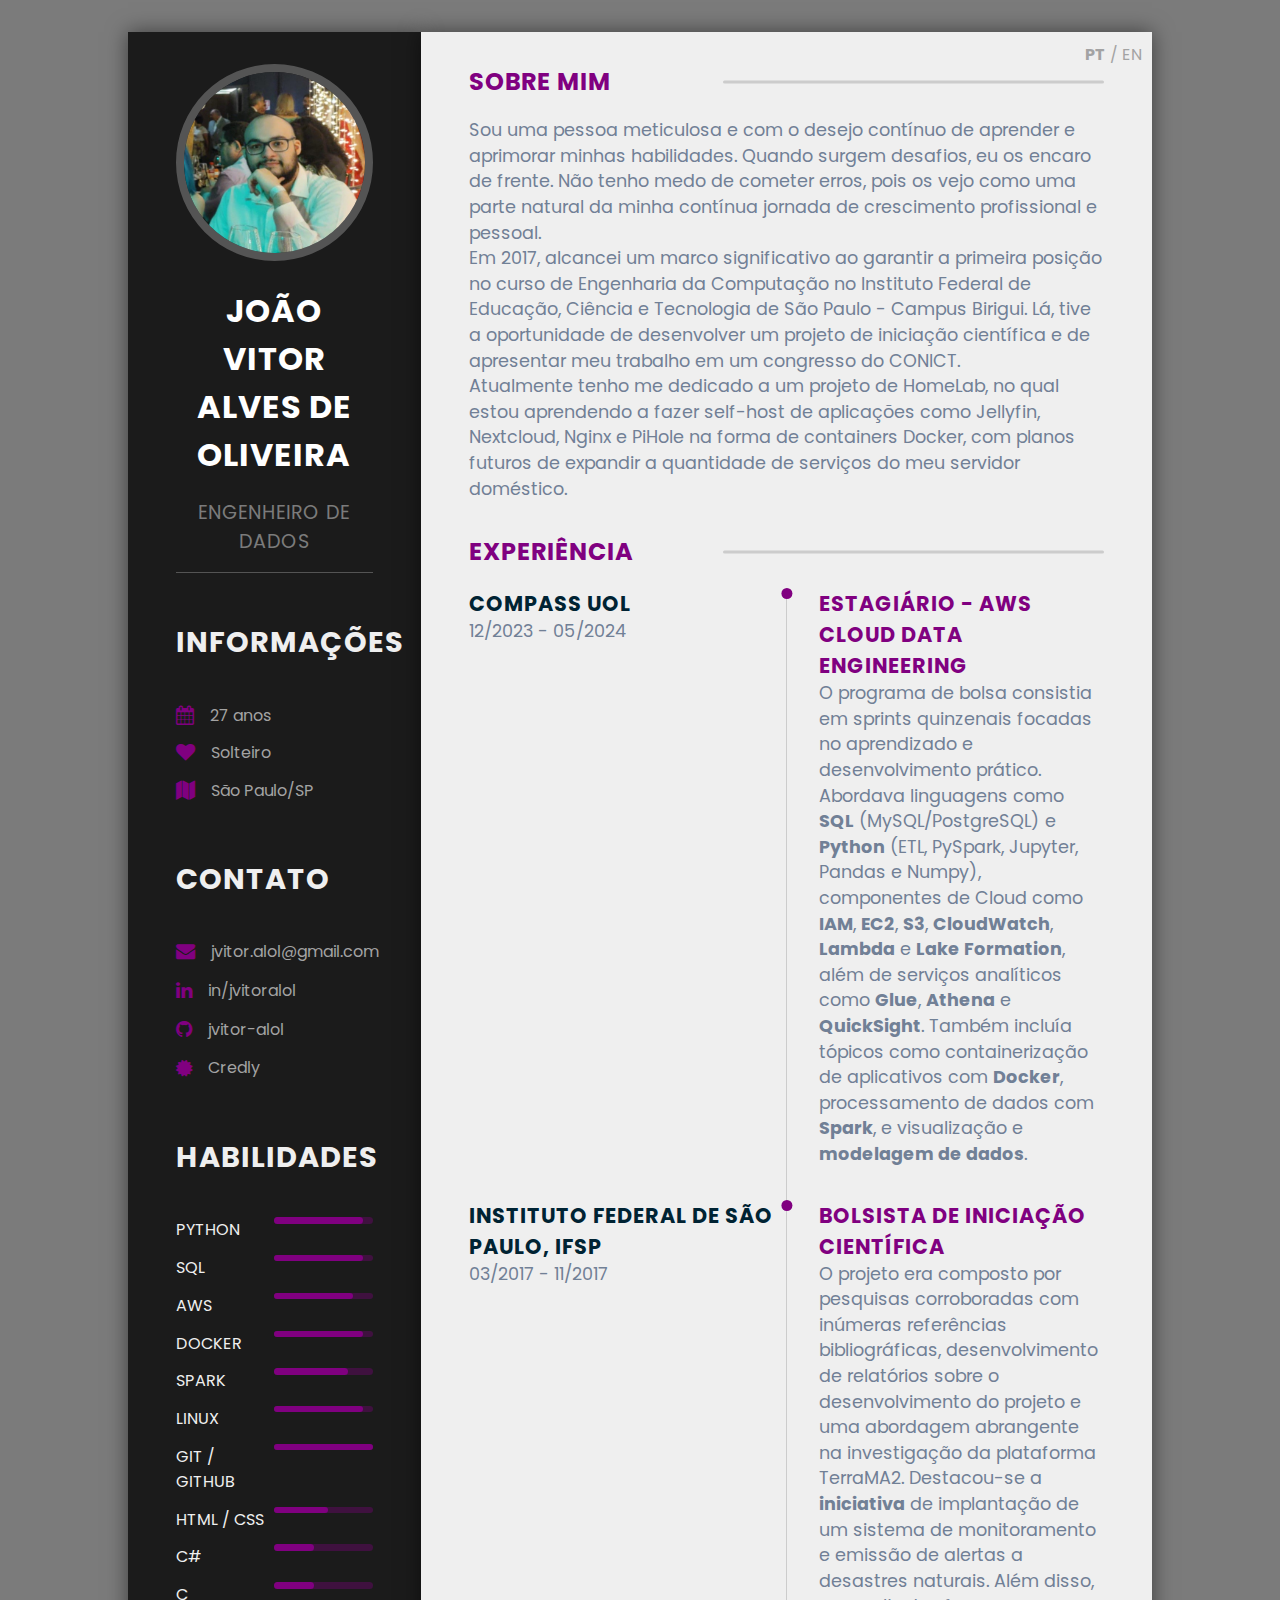
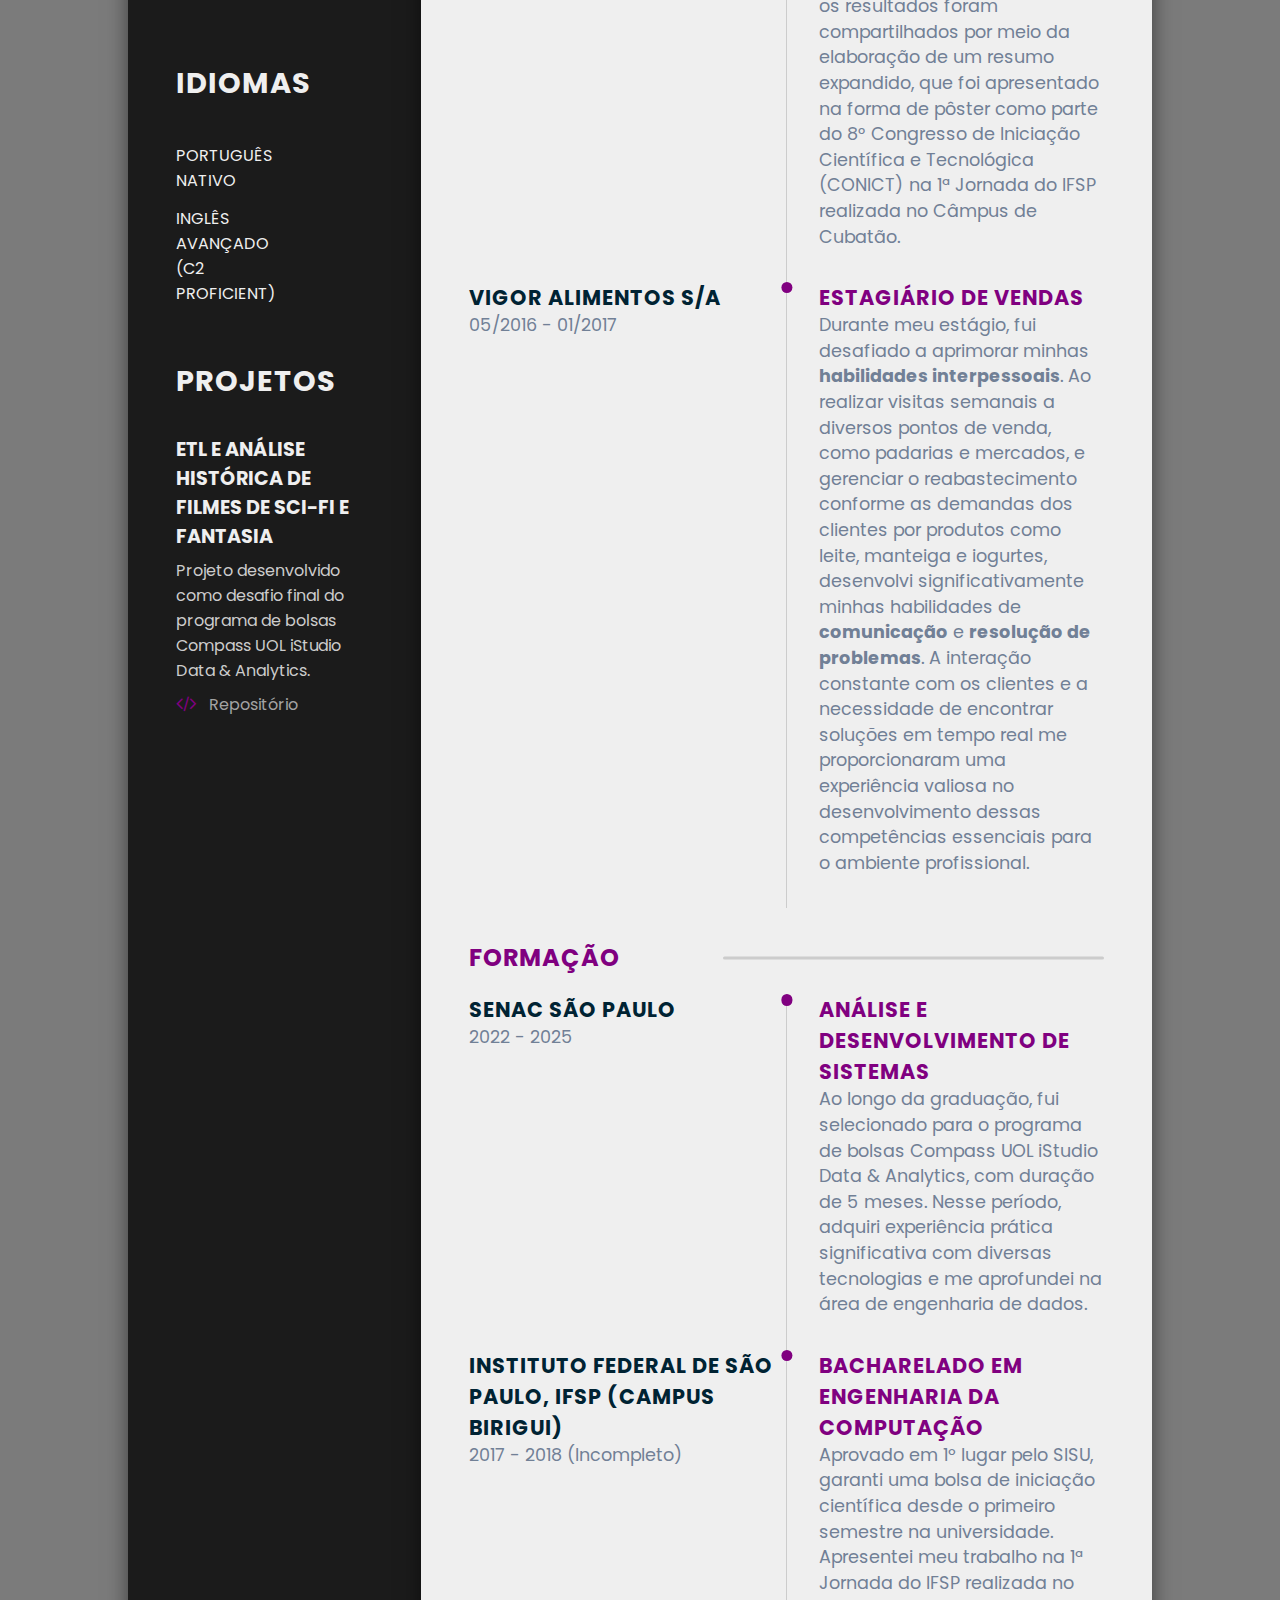
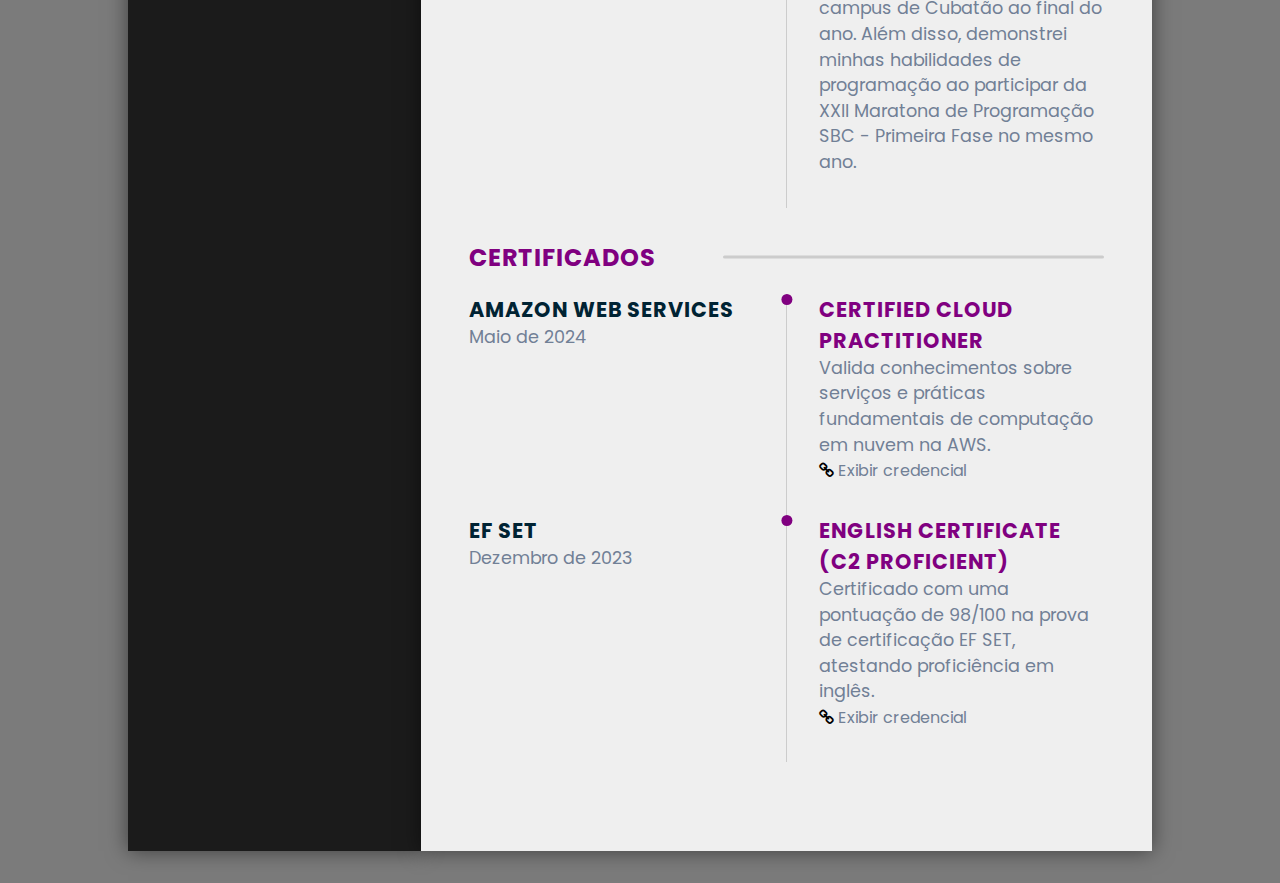
==== commit d3f3e186: "Language select" ====
--- a/index.html
+++ b/index.html
@@ -24,11 +24,45 @@
                     <p class="career">Engenheiro de Dados</p>
                 </div>
                 <div class="contact-info">
-                    <h3 class="main-title">Dados e contato</h3>
+                    <h3 class="main-title">Informações</h3>
                     <ul>
                         <li>
+                            <i class="fa fa-calendar"></i>
+                            <span id="idade"></span>
+                        </li>
+                        <li>
+                            <i class="fa fa-heart"></i>
+                            Solteiro
+                        </li>
+                        <li>
+                            <i class="fa fa-map"></i>
+                            São Paulo/SP
+                        </li>
+                    </ul>
+
+                    <!-- Calcular idade automaticamente -->
+                    <script>
+                        function calcularIdade(dataNascimento) {
+                            var hoje = new Date();
+                            var idade = hoje.getFullYear() - dataNascimento.getFullYear();
+                            var mes = hoje.getMonth() - dataNascimento.getMonth();
+                            if (mes < 0 || (mes === 0 && hoje.getDate() < dataNascimento.getDate())) {
+                                idade--;
+                            }
+                            return idade + " anos";
+                        }
+
+                        var dataNascimento = new Date('1998-12-22');
+
+                        var idadeSpan = document.getElementById('idade');
+                        idadeSpan.textContent = calcularIdade(dataNascimento);
+                    </script>
+
+                    <h3 class="main-title">Contato</h3>
+                    <ul>
+                        <li>
                             <i class="fa fa-envelope"></i>
-                            <a href="mailto:jvitor.alol+contato@gmail.com">jvitor.alol+contato@gmail.com</a>
+                            <a href="mailto:jvitor.alol+contato@gmail.com">jvitor.alol@gmail.com</a>
                         </li>
                         <li>
                             <i class="fa fa-linkedin"></i>
@@ -38,14 +72,6 @@
                             <i class="fa fa-github"></i>
                             <a href="https://github.com/jvitor-alol" target="_blank">jvitor-alol</a>
                         </li>
-                        <li>
-                            <i class="fa fa-map"></i>
-                            São Paulo/SP
-                        </li>
-                        <!--                         <li>
-                            <i class="fa fa-heart"></i>
-                            Solteiro
-                        </li> -->
                         <li>
                             <i class="fa fa-certificate"></i>
                             <a href="https://www.credly.com/users/joao-vitor-alves-de-oliveira/badges"
@@ -93,13 +119,13 @@
                             </div>
                         </li>
                         <li>
-                            <p class="skill-title">Git e GitHub</p>
+                            <p class="skill-title">Git / GitHub</p>
                             <div class="progress-bar">
                                 <div class="progress git-progress"></div>
                             </div>
                         </li>
                         <li>
-                            <p class="skill-title">HTML/CSS</p>
+                            <p class="skill-title">HTML / CSS</p>
                             <div class="progress-bar">
                                 <div class="progress html-css-progress"></div>
                             </div>
@@ -127,6 +153,7 @@
                         <li>
                             <p class="skill-title">Inglês Avançado (C2 Proficient)</p>
                         </li>
+                    </ul>
                 </div>
                 <div class="projects-section">
                     <h3 class="main-title">Projetos</h3>
@@ -136,7 +163,7 @@
                             iStudio Data & Analytics. </p>
                         <ul>
                             <li>
-                                <i class="fa fa-github"></i>
+                                <i class="fa fa-code"></i>
                                 <a href="https://github.com/jvitor-alol/Analise-de-Filmes-Sci-Fi-e-Fantasia"
                                     target="_blank">Repositório</a>
                             </li>
@@ -163,6 +190,10 @@
                     </p>
                 </section>
 
+                <div class="lang-select">
+                    <p><b>PT</b> / <a href="index_en.html">EN</a></p>
+                </div>
+
                 <section class="experince sect">
                     <h2 class="right-title">Experiência</h2>
                     <div class="timeline">
--- a/css/style.css
+++ b/css/style.css
@@ -226,6 +226,19 @@
     transform: translateY(-50%);
 }
 
+.right-section {
+    position: relative;
+}
+
+.lang-select {
+    color: #A3A3A3;
+    position: absolute;
+    top: 0;
+    right: 0;
+    padding: 10px;
+    z-index: 999;
+}
+
 .para {
     line-height: 1.6rem;
     color: #718096;
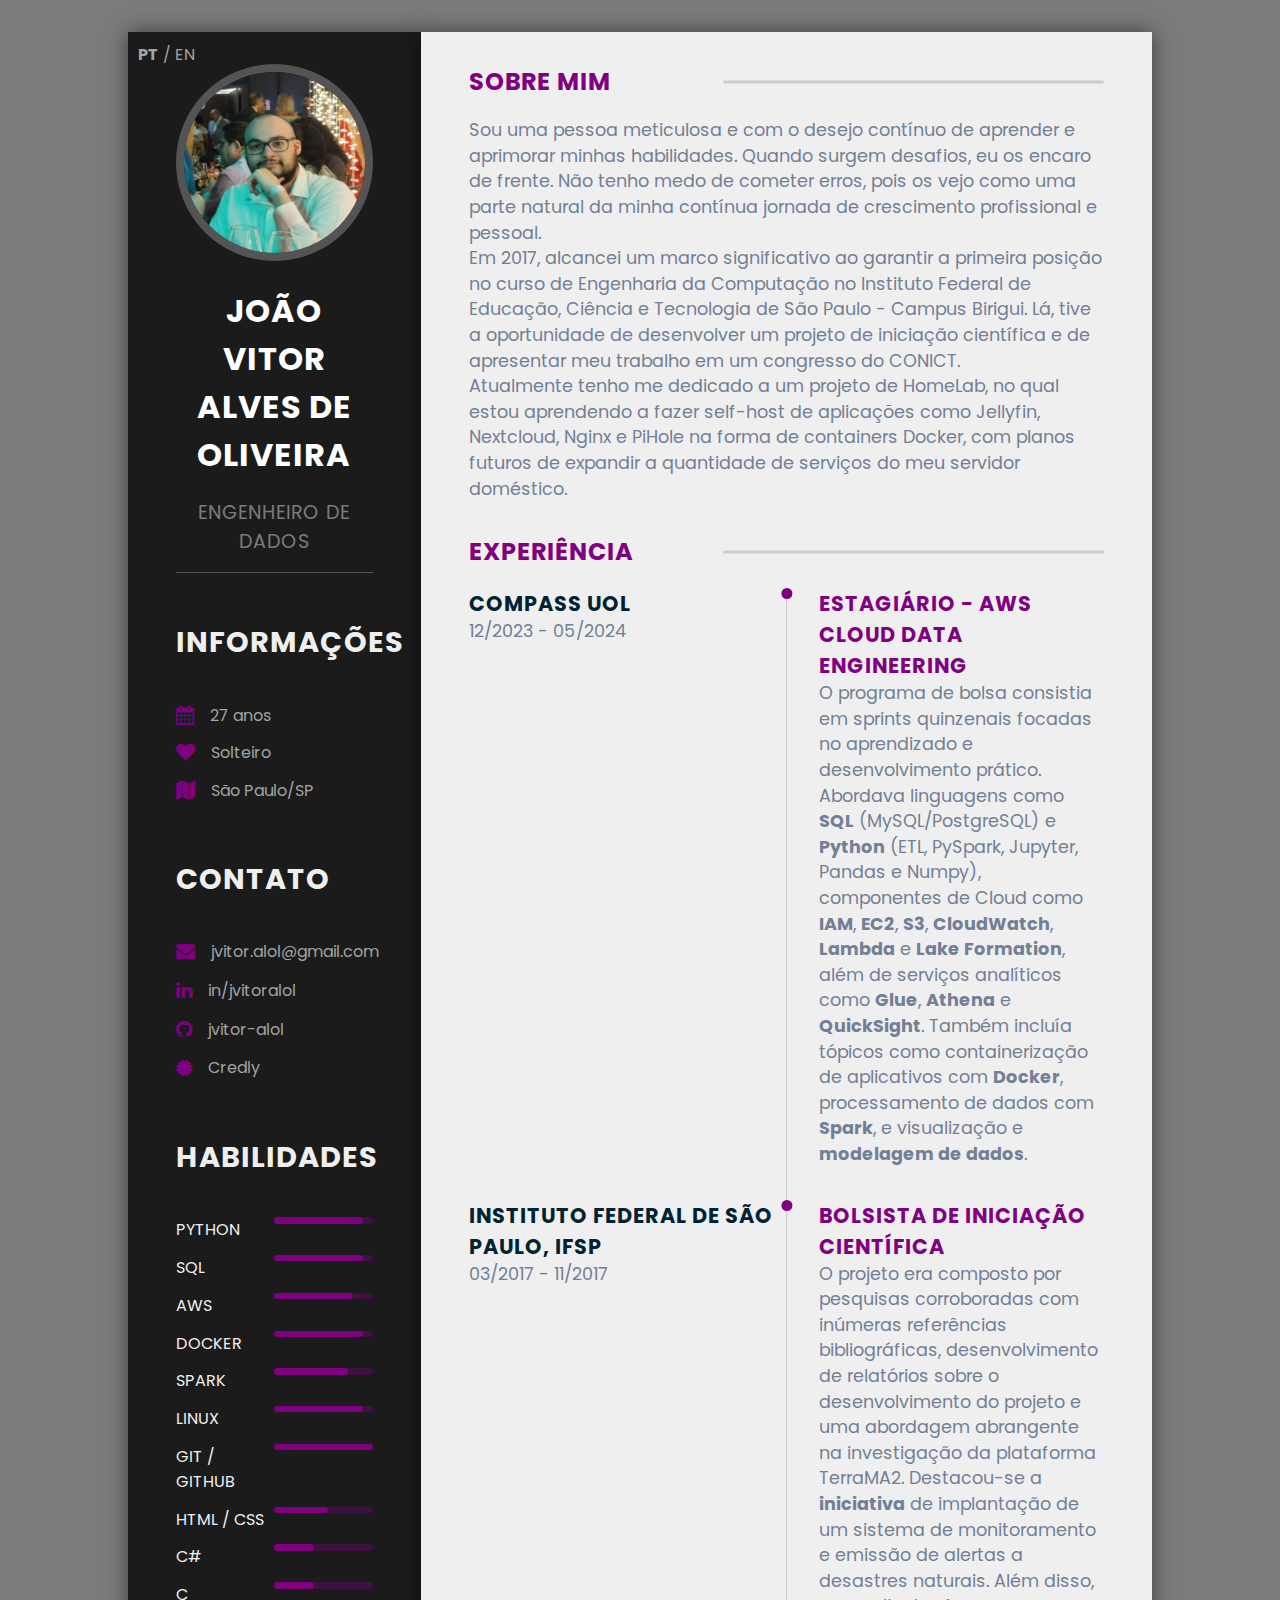
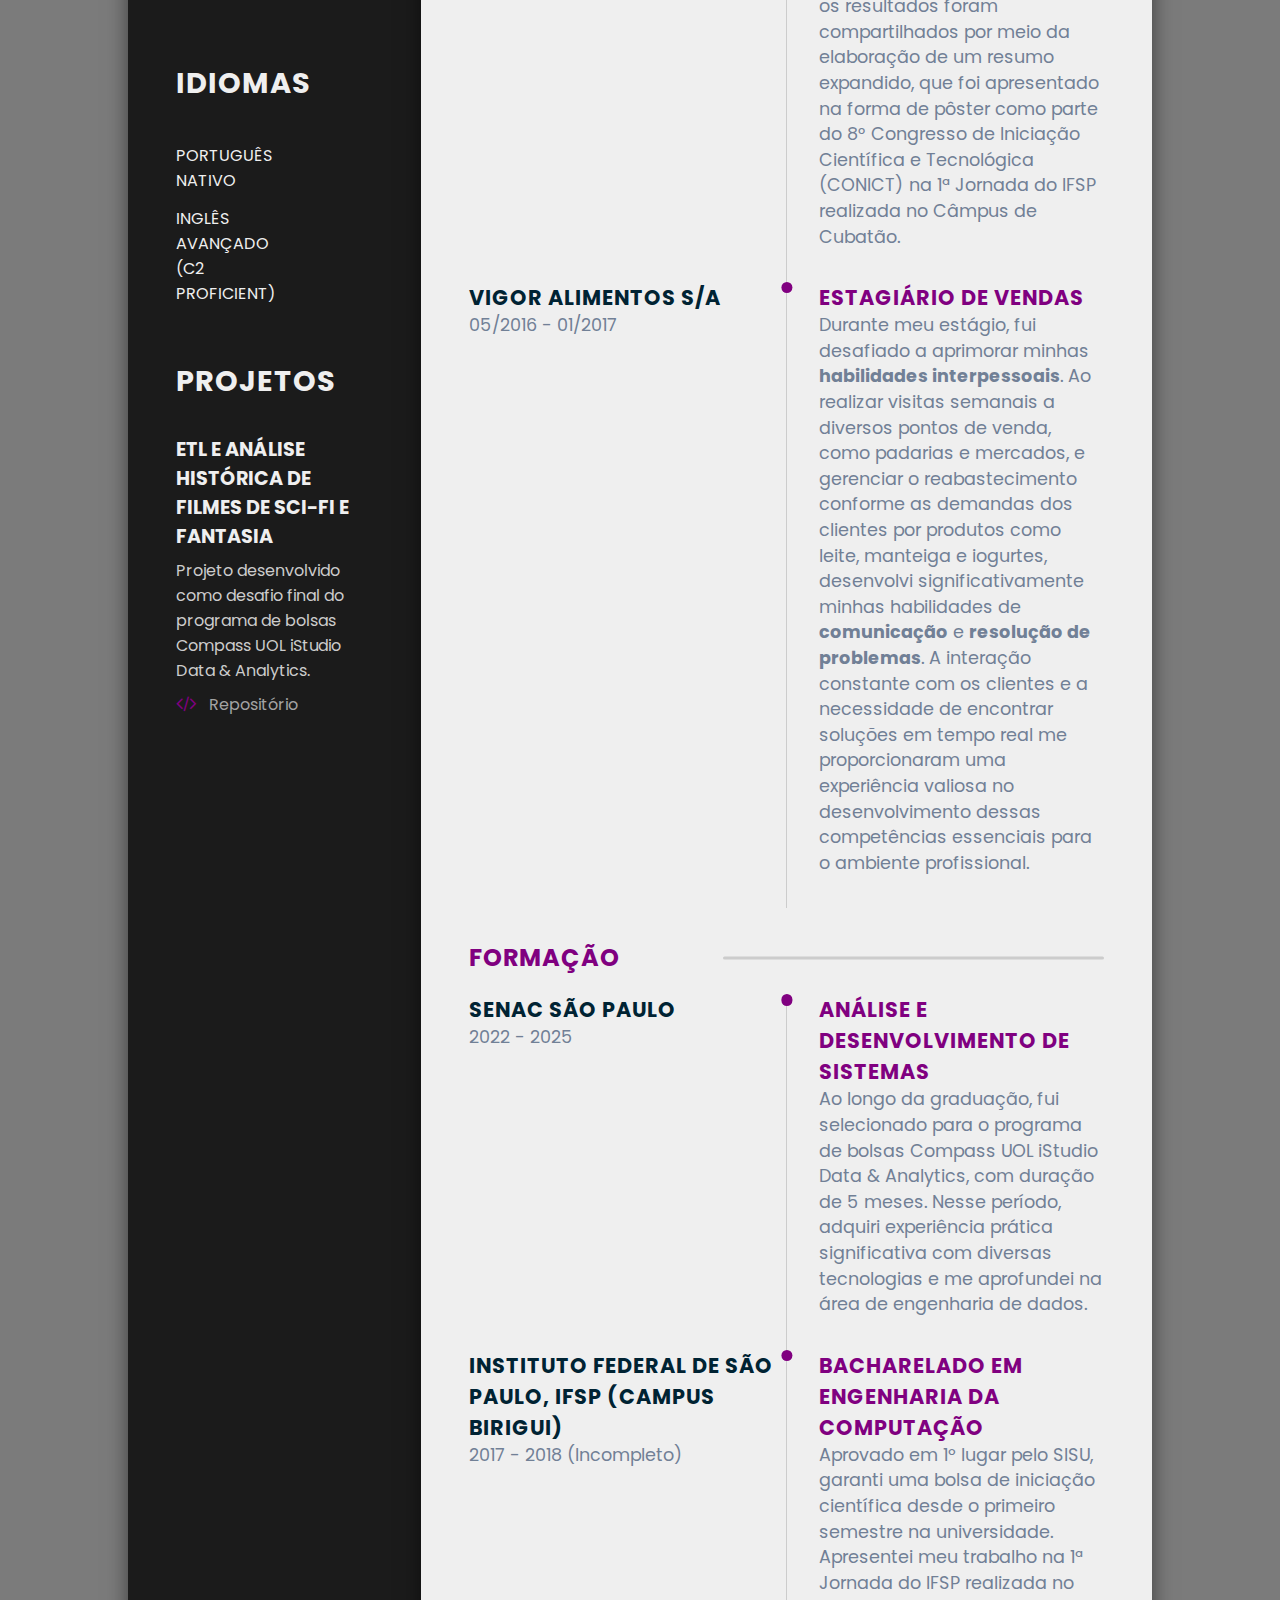
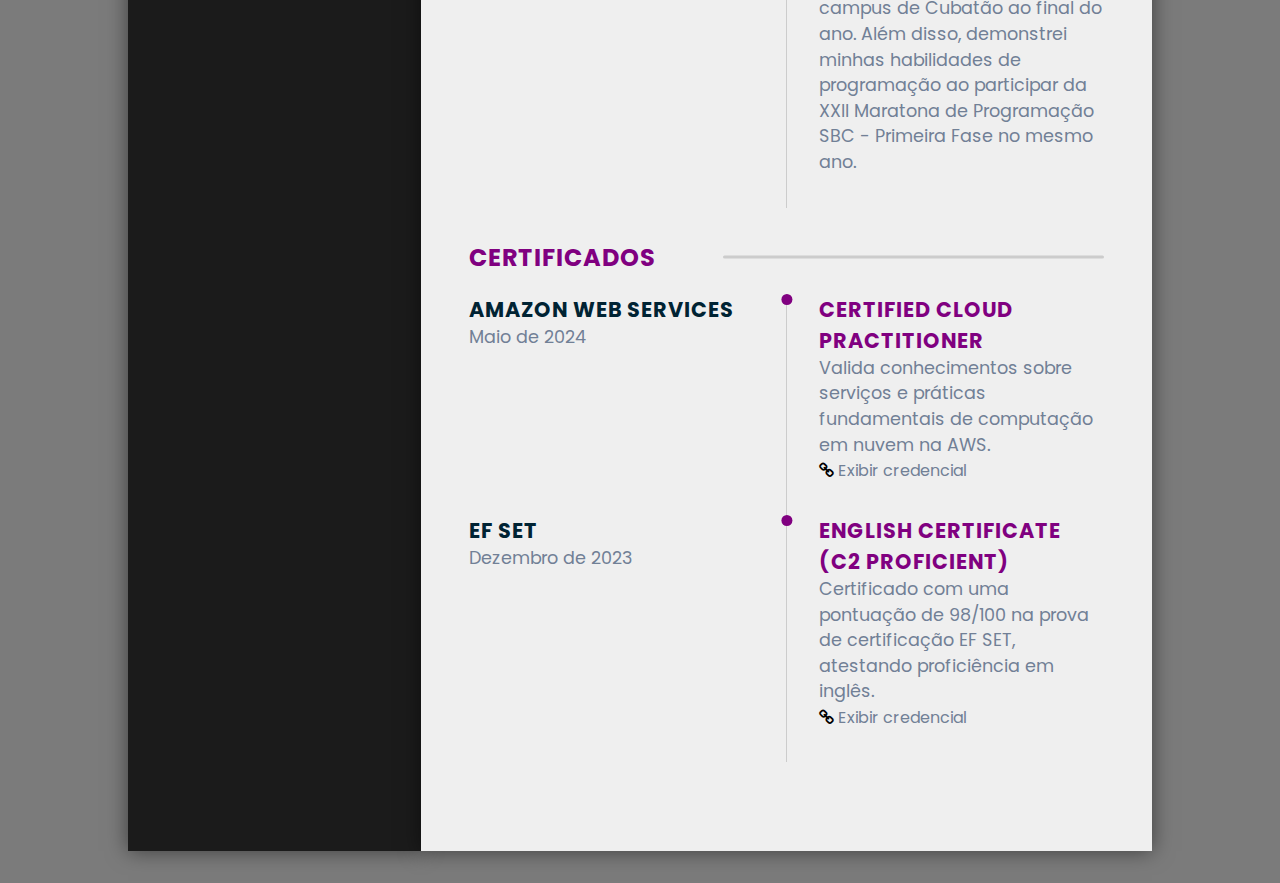
==== commit 09f75ab6: "Position fix" ====
--- a/index.html
+++ b/index.html
@@ -190,10 +190,6 @@
                     </p>
                 </section>
 
-                <div class="lang-select">
-                    <p><b>PT</b> / <a href="index_en.html">EN</a></p>
-                </div>
-
                 <section class="experince sect">
                     <h2 class="right-title">Experiência</h2>
                     <div class="timeline">
@@ -364,6 +360,10 @@
                 </section>
             </div>
         </section>
+
+        <div class="lang-select">
+            <p><b>PT</b> / <a href="index_en.html">EN</a></p>
+        </div>
     </main>
 </body>
 
--- a/css/style.css
+++ b/css/style.css
@@ -226,15 +226,11 @@
     transform: translateY(-50%);
 }
 
-.right-section {
-    position: relative;
-}
-
 .lang-select {
     color: #A3A3A3;
     position: absolute;
-    top: 0;
-    right: 0;
+    top: 10;
+    right: 10;
     padding: 10px;
     z-index: 999;
 }
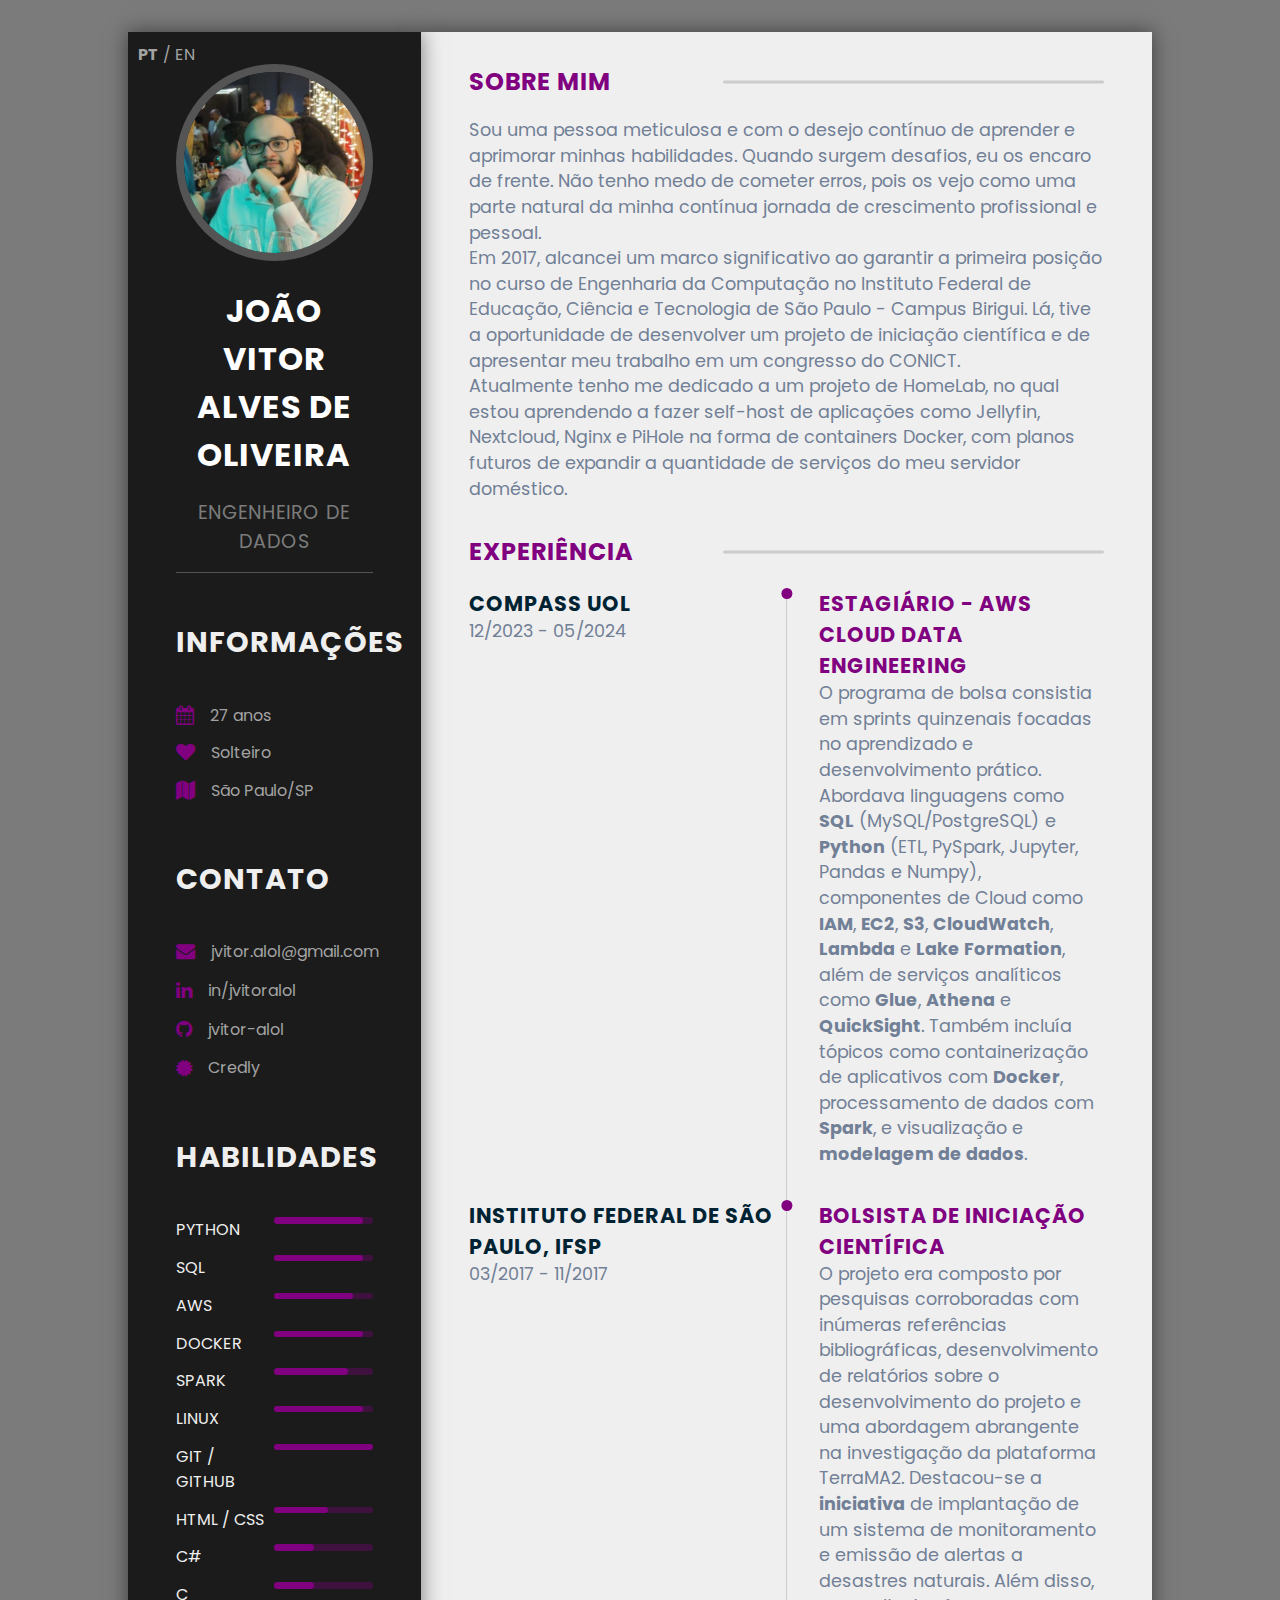
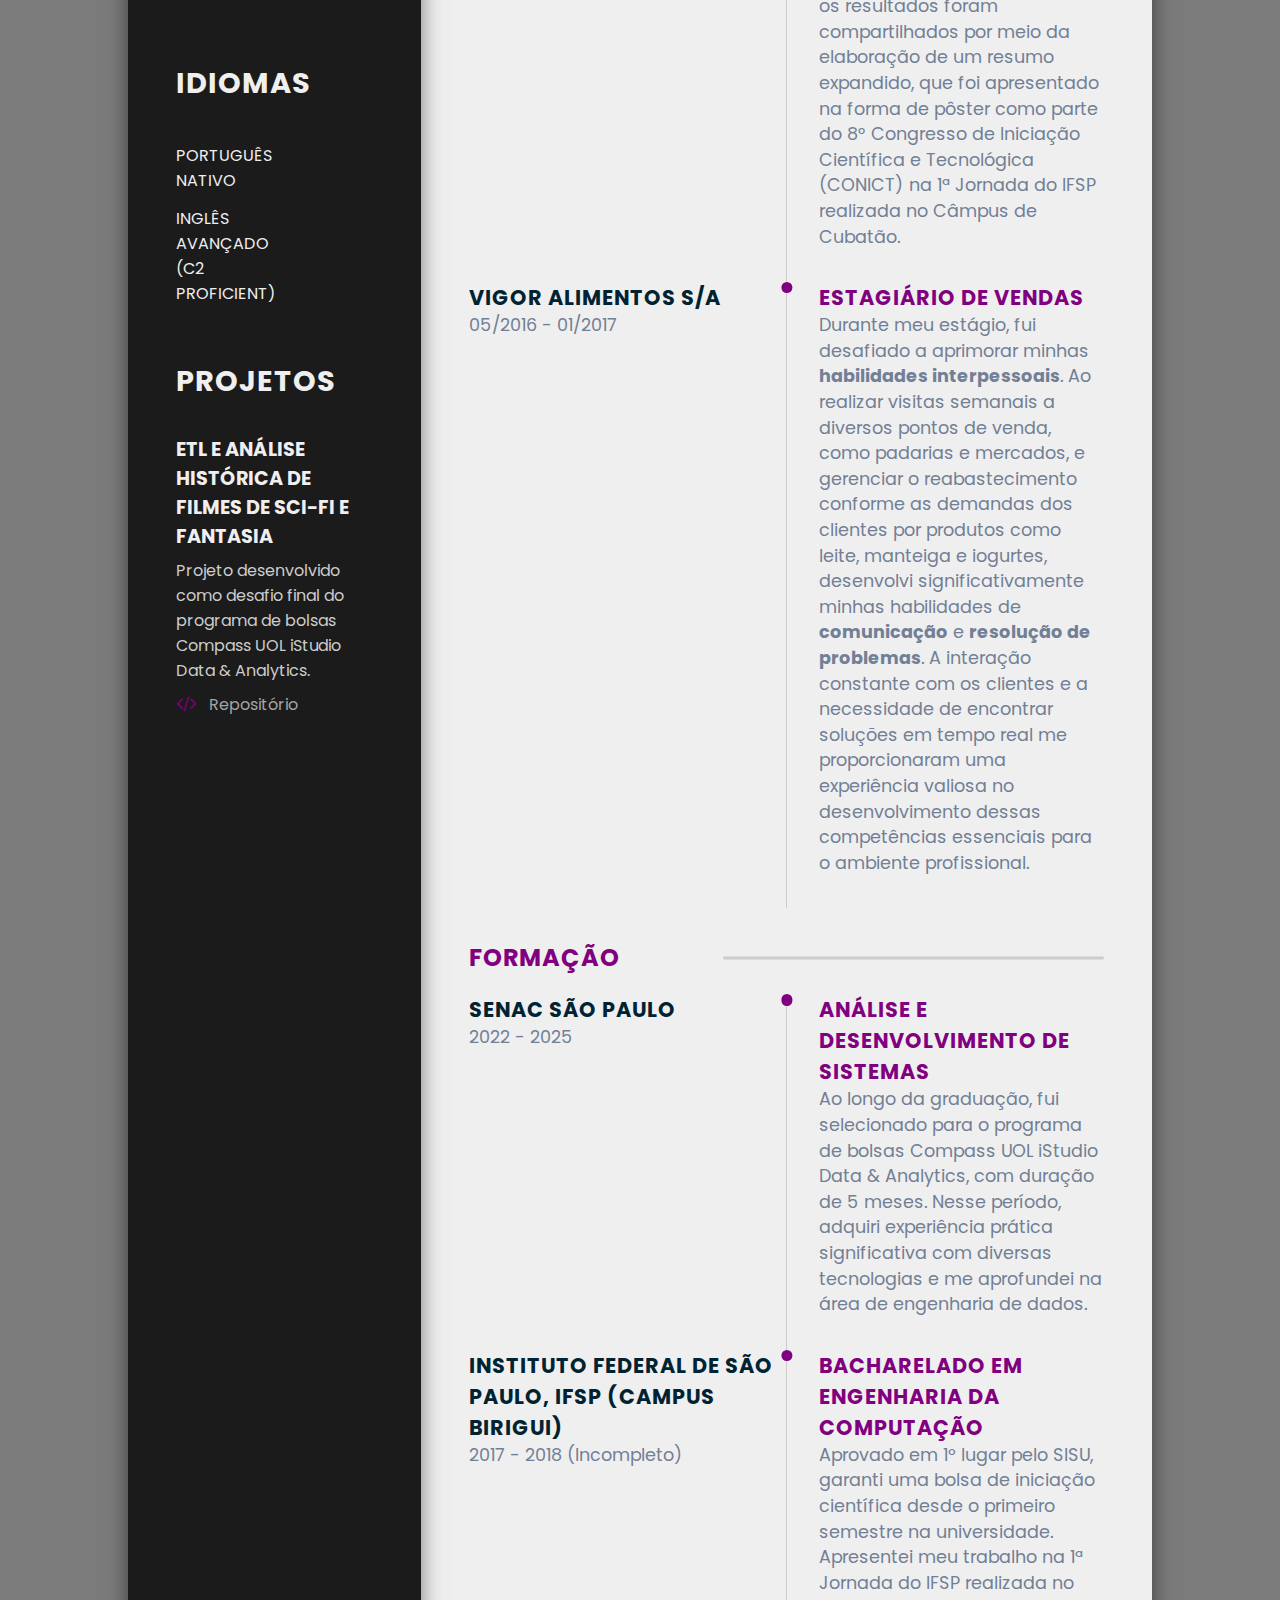
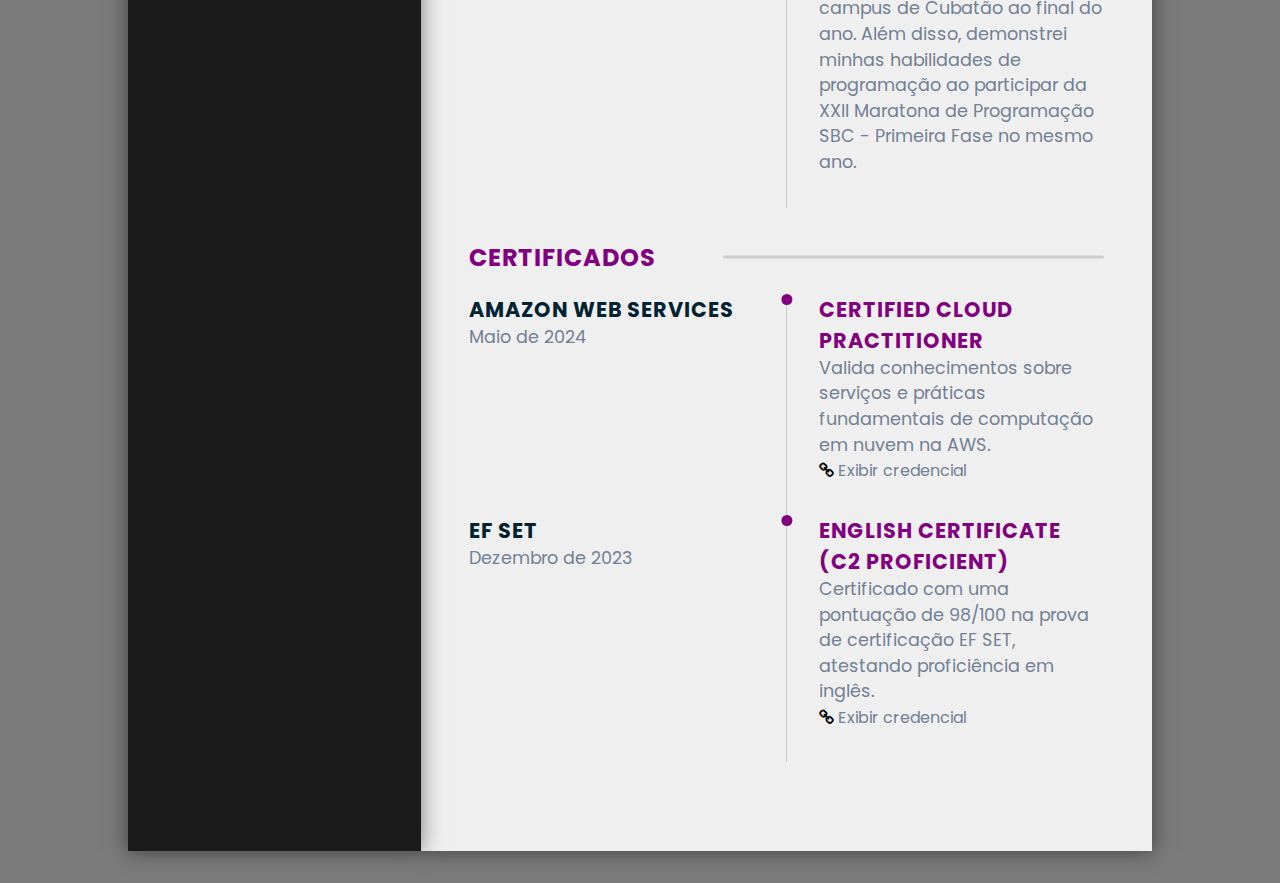
==== commit 09abd524: "Folder structure fixed" ====
--- a/index.html
+++ b/index.html
@@ -1,370 +1,496 @@
 <!DOCTYPE html>
-<html lang="pt_BR">
-
-<head>
-    <meta charset="UTF-8">
-    <meta http-equiv="X-UA-Compatible" content="IE=edge">
-    <meta name="viewport" content="width=device-width, initial-scale=1.0">
+<html lang="pt-BR">
+  <head>
+    <meta charset="UTF-8" />
+    <meta http-equiv="X-UA-Compatible" content="IE=edge" />
+    <meta name="viewport" content="width=device-width, initial-scale=1.0" />
     <title>Curriculum Vitae</title>
-    <link rel="preconnect" href="https://fonts.gstatic.com">
-    <link rel="stylesheet" href="./css/style.css">
-    <link href="https://fonts.googleapis.com/css2?family=Poppins:wght@100;300;400;600&display=swap" rel="stylesheet">
-    <link rel="stylesheet" href="https://cdnjs.cloudflare.com/ajax/libs/font-awesome/4.7.0/css/font-awesome.min.css">
-</head>
-
-<body>
+
+    <link
+      rel="apple-touch-icon"
+      sizes="180x180"
+      href="./public/assets/favicon/apple-touch-icon.png"
+    />
+    <link
+      rel="icon"
+      type="image/png"
+      sizes="32x32"
+      href="./public/assets/favicon/favicon-32x32.png"
+    />
+    <link
+      rel="icon"
+      type="image/png"
+      sizes="16x16"
+      href="./public/assets/favicon/favicon-16x16.png"
+    />
+    <link rel="manifest" href="./site.webmanifest" />
+    <link
+      rel="mask-icon"
+      href="./public/assets/favicon/safari-pinned-tab.svg"
+      color="#5bbad5"
+    />
+    <link rel="shortcut icon" href="./public/assets/favicon/favicon.ico" />
+    <meta name="msapplication-TileColor" content="#da532c" />
+    <meta name="msapplication-config" content="./browserconfig.xml" />
+    <meta name="theme-color" content="#ffffff" />
+
+    <link rel="preconnect" href="https://fonts.gstatic.com" />
+    <link
+      href="https://fonts.googleapis.com/css2?family=Poppins:wght@100;300;400;600&display=swap"
+      rel="stylesheet"
+    />
+
+    <link
+      rel="stylesheet"
+      href="https://cdnjs.cloudflare.com/ajax/libs/font-awesome/4.7.0/css/font-awesome.min.css"
+    />
+
+    <link rel="stylesheet" href="./public/css/global.css"">
+  </head>
+
+  <body>
     <main class="main-content">
-        <section class="left-section">
-            <div class="left-content">
-                <div class="profile">
-                    <div class="image">
-                        <img src="./assets/images/minha_foto.jpg" alt="Foto de Perfil">
-                    </div>
-                    <h2 class="name">João Vitor Alves de Oliveira</h2>
-                    <p class="career">Engenheiro de Dados</p>
-                </div>
-                <div class="contact-info">
-                    <h3 class="main-title">Informações</h3>
-                    <ul>
-                        <li>
-                            <i class="fa fa-calendar"></i>
-                            <span id="idade"></span>
-                        </li>
-                        <li>
-                            <i class="fa fa-heart"></i>
-                            Solteiro
-                        </li>
-                        <li>
-                            <i class="fa fa-map"></i>
-                            São Paulo/SP
-                        </li>
-                    </ul>
-
-                    <!-- Calcular idade automaticamente -->
-                    <script>
-                        function calcularIdade(dataNascimento) {
-                            var hoje = new Date();
-                            var idade = hoje.getFullYear() - dataNascimento.getFullYear();
-                            var mes = hoje.getMonth() - dataNascimento.getMonth();
-                            if (mes < 0 || (mes === 0 && hoje.getDate() < dataNascimento.getDate())) {
-                                idade--;
-                            }
-                            return idade + " anos";
-                        }
-
-                        var dataNascimento = new Date('1998-12-22');
-
-                        var idadeSpan = document.getElementById('idade');
-                        idadeSpan.textContent = calcularIdade(dataNascimento);
-                    </script>
-
-                    <h3 class="main-title">Contato</h3>
-                    <ul>
-                        <li>
-                            <i class="fa fa-envelope"></i>
-                            <a href="mailto:jvitor.alol+contato@gmail.com">jvitor.alol@gmail.com</a>
-                        </li>
-                        <li>
-                            <i class="fa fa-linkedin"></i>
-                            <a href="https://www.linkedin.com/in/jvitoralol" target="_blank">in/jvitoralol</a>
-                        </li>
-                        <li>
-                            <i class="fa fa-github"></i>
-                            <a href="https://github.com/jvitor-alol" target="_blank">jvitor-alol</a>
-                        </li>
-                        <li>
-                            <i class="fa fa-certificate"></i>
-                            <a href="https://www.credly.com/users/joao-vitor-alves-de-oliveira/badges"
-                                target="_blank">Credly</a>
-                        </li>
-                    </ul>
-                </div>
-                <div class="skills-section">
-                    <h3 class="main-title">Habilidades</h3>
-                    <ul>
-                        <li>
-                            <p class="skill-title">Python</p>
-                            <div class="progress-bar">
-                                <div class="progress python-progress"></div>
-                            </div>
-                        </li>
-                        <li>
-                            <p class="skill-title">SQL</p>
-                            <div class="progress-bar">
-                                <div class="progress sql-progress"></div>
-                            </div>
-                        </li>
-                        <li>
-                            <p class="skill-title">AWS</p>
-                            <div class="progress-bar">
-                                <div class="progress aws-progress"></div>
-                            </div>
-                        </li>
-                        <li>
-                            <p class="skill-title">Docker</p>
-                            <div class="progress-bar">
-                                <div class="progress docker-progress"></div>
-                            </div>
-                        </li>
-                        <li>
-                            <p class="skill-title">Spark</p>
-                            <div class="progress-bar">
-                                <div class="progress spark-progress"></div>
-                            </div>
-                        </li>
-                        <li>
-                            <p class="skill-title">Linux</p>
-                            <div class="progress-bar">
-                                <div class="progress linux-progress"></div>
-                            </div>
-                        </li>
-                        <li>
-                            <p class="skill-title">Git / GitHub</p>
-                            <div class="progress-bar">
-                                <div class="progress git-progress"></div>
-                            </div>
-                        </li>
-                        <li>
-                            <p class="skill-title">HTML / CSS</p>
-                            <div class="progress-bar">
-                                <div class="progress html-css-progress"></div>
-                            </div>
-                        </li>
-                        <li>
-                            <p class="skill-title">C#</p>
-                            <div class="progress-bar">
-                                <div class="progress cs-progress"></div>
-                            </div>
-                        </li>
-                        <li>
-                            <p class="skill-title">C</p>
-                            <div class="progress-bar">
-                                <div class="progress c-progress"></div>
-                            </div>
-                        </li>
-                    </ul>
-                </div>
-                <div class="skills-section">
-                    <h3 class="main-title">Idiomas</h3>
-                    <ul>
-                        <li>
-                            <p class="skill-title">Português Nativo</p>
-                        </li>
-                        <li>
-                            <p class="skill-title">Inglês Avançado (C2 Proficient)</p>
-                        </li>
-                    </ul>
-                </div>
-                <div class="projects-section">
-                    <h3 class="main-title">Projetos</h3>
-                    <div class="project">
-                        <h6 class="sub-title">ETL e Análise Histórica de Filmes de Sci-Fi e Fantasia</h6>
-                        <p class="sub-para">Projeto desenvolvido como desafio final do programa de bolsas Compass UOL
-                            iStudio Data & Analytics. </p>
-                        <ul>
-                            <li>
-                                <i class="fa fa-code"></i>
-                                <a href="https://github.com/jvitor-alol/Analise-de-Filmes-Sci-Fi-e-Fantasia"
-                                    target="_blank">Repositório</a>
-                            </li>
-                        </ul>
-                    </div>
-                </div>
-            </div>
-        </section>
-        <section class="right-section">
-            <div class="right-main-content">
-                <section class="about sect">
-                    <h2 class="right-title">Sobre Mim</h2>
-                    <p class="para">
-                        Sou uma pessoa meticulosa e com o desejo contínuo de aprender e aprimorar minhas habilidades.
-                        Quando surgem desafios, eu os encaro de frente. Não tenho medo de cometer erros, pois os vejo
-                        como uma parte natural da minha contínua jornada de crescimento profissional e pessoal. <br />
-                        Em 2017, alcancei um marco significativo ao garantir a primeira posição no curso de Engenharia
-                        da Computação no Instituto Federal de Educação, Ciência e Tecnologia de São Paulo - Campus
-                        Birigui. Lá, tive a oportunidade de desenvolver um projeto de iniciação científica e de
-                        apresentar meu trabalho em um congresso do CONICT. <br />
-                        Atualmente tenho me dedicado a um projeto de HomeLab, no qual estou aprendendo a fazer self-host
-                        de aplicações como Jellyfin, Nextcloud, Nginx e PiHole na forma de containers Docker,
-                        com planos futuros de expandir a quantidade de serviços do meu servidor doméstico.<br />
-                    </p>
-                </section>
-
-                <section class="experince sect">
-                    <h2 class="right-title">Experiência</h2>
-                    <div class="timeline">
-                        <div class="left-tl-content">
-                            <h5 class="tl-title">Compass UOL</h5>
-                            <p class="para">12/2023 - 05/2024</p>
-                        </div>
-                        <div class="right-tl-content">
-                            <div class="tl-content">
-                                <h5 class="tl-title-2">Estagiário - AWS Cloud Data Engineering</h5>
-                                <p class="para">
-                                    O programa de bolsa consistia em sprints quinzenais focadas no aprendizado e
-                                    desenvolvimento prático. Abordava linguagens como <b>SQL</b> (MySQL/PostgreSQL) e
-                                    <b>Python</b> (ETL, PySpark, Jupyter, Pandas e Numpy), componentes de Cloud como
-                                    <b>IAM</b>, <b>EC2</b>, <b>S3</b>, <b>CloudWatch</b>, <b>Lambda</b> e
-                                    <b>Lake Formation</b>, além de serviços analíticos como <b>Glue</b>, <b>Athena</b> e
-                                    <b>QuickSight</b>. Também incluía tópicos como containerização de aplicativos com
-                                    <b>Docker</b>, processamento de dados com <b>Spark</b>, e visualização e
-                                    <b>modelagem de dados</b>.
-                                </p>
-                            </div>
-                        </div>
-                    </div>
-                    <div class="timeline">
-                        <div class="left-tl-content">
-                            <h5 class="tl-title">Instituto Federal de São Paulo, IFSP</h5>
-                            <p class="para">03/2017 - 11/2017</p>
-                        </div>
-                        <div class="right-tl-content">
-                            <div class="tl-content">
-                                <h5 class="tl-title-2">Bolsista de Iniciação Científica</h5>
-                                <p class="para">
-                                    O projeto era composto por pesquisas corroboradas com inúmeras referências
-                                    bibliográficas, desenvolvimento de relatórios sobre o desenvolvimento do projeto e
-                                    uma abordagem abrangente na investigação da plataforma TerraMA2. Destacou-se a
-                                    <b>iniciativa</b> de implantação de um sistema de monitoramento e emissão de alertas
-                                    a desastres naturais. Além disso, os resultados foram compartilhados por meio da
-                                    elaboração de um resumo expandido, que foi apresentado na forma de pôster como parte
-                                    do 8° Congresso de Iniciação Científica e Tecnológica (CONICT) na 1ª Jornada do IFSP
-                                    realizada no Câmpus de Cubatão.
-                                </p>
-                            </div>
-                        </div>
-                    </div>
-                    <div class="timeline">
-                        <div class="left-tl-content">
-                            <h5 class="tl-title">Vigor Alimentos S/A</h5>
-                            <p class="para">05/2016 - 01/2017</p>
-                        </div>
-                        <div class="right-tl-content">
-                            <div class="tl-content">
-                                <h5 class="tl-title-2">Estagiário de vendas</h5>
-                                <p class="para">
-                                    Durante meu estágio, fui desafiado a aprimorar minhas
-                                    <b>habilidades interpessoais</b>. Ao realizar visitas semanais a diversos pontos de
-                                    venda, como padarias e mercados, e gerenciar o reabastecimento
-                                    conforme as demandas dos clientes por produtos como leite, manteiga e iogurtes,
-                                    desenvolvi significativamente minhas habilidades de <b>comunicação</b> e
-                                    <b>resolução de problemas</b>. A interação constante com os clientes e a necessidade
-                                    de encontrar soluções em tempo real me proporcionaram uma experiência valiosa no
-                                    desenvolvimento dessas competências essenciais para o ambiente profissional.
-                                </p>
-                            </div>
-                        </div>
-                    </div>
-                </section>
-                <section class="education sect">
-                    <h2 class="right-title">Formação</h2>
-                    <div class="timeline">
-                        <div class="left-tl-content">
-                            <h5 class="tl-title">SENAC São Paulo</h5>
-                            <p class="para">2022 - 2025</p>
-                        </div>
-                        <div class="right-tl-content">
-                            <div class="tl-content">
-                                <h5 class="tl-title-2">Análise e Desenvolvimento de Sistemas</h5>
-                                <p class="para">
-                                    Ao longo da graduação, fui selecionado para o programa de bolsas Compass UOL
-                                    iStudio Data & Analytics, com duração de 5 meses. Nesse período, adquiri experiência
-                                    prática significativa com diversas tecnologias e me aprofundei na área de engenharia
-                                    de dados.
-                                </p>
-                            </div>
-                        </div>
-                    </div>
-                    <div class="timeline">
-                        <div class="left-tl-content">
-                            <h5 class="tl-title">Instituto Federal de São Paulo, IFSP (Campus Birigui)
-                            </h5>
-                            <p class="para">2017 - 2018 (Incompleto)</p>
-                        </div>
-                        <div class="right-tl-content">
-                            <div class="tl-content">
-                                <h5 class="tl-title-2">Bacharelado em Engenharia da Computação</h5>
-                                <p class="para">
-                                    Aprovado em 1º lugar pelo SISU, garanti uma bolsa de iniciação científica desde o
-                                    primeiro semestre na universidade. Apresentei meu trabalho na 1ª Jornada do IFSP
-                                    realizada no campus de Cubatão ao final do ano. Além disso, demonstrei minhas
-                                    habilidades de programação ao participar da XXII Maratona de Programação SBC -
-                                    Primeira Fase no mesmo ano.
-                                </p>
-                            </div>
-                        </div>
-                    </div>
-                </section>
-                <section class="awards sect">
-                    <h2 class="right-title">Certificados</h2>
-                    <div class="timeline">
-                        <div class="left-tl-content">
-                            <h5 class="tl-title">Amazon Web Services</h5>
-                            <p class="para">Maio de 2024</p>
-                        </div>
-                        <div class="right-tl-content">
-                            <div class="tl-content">
-                                <h5 class="tl-title-2">Certified Cloud Practitioner</h5>
-                                <p class="para">
-                                    Valida conhecimentos sobre serviços e práticas fundamentais de computação em nuvem
-                                    na AWS.
-                                </p>
-                                <li class="fa fa-link"></li>
-                                <a class="credential-link"
-                                    href="https://cp.certmetrics.com/amazon/en/public/verify/credential/7e176bda83534d3ba48a6dbb40f1f98e"
-                                    target="_blank">Exibir credencial</a>
-                            </div>
-                        </div>
-                    </div>
-                    <div class="timeline">
-                        <div class="left-tl-content">
-                            <h5 class="tl-title">EF SET</h5>
-                            <p class="para">Dezembro de 2023</p>
-                        </div>
-                        <div class="right-tl-content">
-                            <div class="tl-content">
-                                <h5 class="tl-title-2">English Certificate (C2 Proficient)</h5>
-                                <p class="para">
-                                    Certificado com uma pontuação de 98/100 na prova de certificação EF SET, atestando
-                                    proficiência em inglês.
-                                </p>
-                                <li class="fa fa-link"></li>
-                                <a class="credential-link" href="https://www.efset.org/cert/GfMzTt"
-                                    target="_blank">Exibir credencial</a>
-                            </div>
-                        </div>
-                    </div>
-                    <br />
-                    <div class="badges">
-                        <div data-iframe-width="150" data-iframe-height="270"
-                            data-share-badge-id="496f1973-a5f4-4cf4-9e2d-23b49b5ce247"
-                            data-share-badge-host="https://www.credly.com"></div>
-                        <script type="text/javascript" async src="//cdn.credly.com/assets/utilities/embed.js"></script>
-                        <div data-iframe-width="150" data-iframe-height="270"
-                            data-share-badge-id="4a954e43-3b14-48e3-ae3e-0ab241b3daea"
-                            data-share-badge-host="https://www.credly.com"></div>
-                        <script type="text/javascript" async src="//cdn.credly.com/assets/utilities/embed.js"></script>
-                        <div data-iframe-width="150" data-iframe-height="270"
-                            data-share-badge-id="96878376-cd2f-4625-9299-936b3578049c"
-                            data-share-badge-host="https://www.credly.com"></div>
-                        <script type="text/javascript" async src="//cdn.credly.com/assets/utilities/embed.js"></script>
-                        <div data-iframe-width="150" data-iframe-height="270"
-                            data-share-badge-id="847e87aa-cd59-4612-8aab-3b8a6c07c237"
-                            data-share-badge-host="https://www.credly.com"></div>
-                        <script type="text/javascript" async src="//cdn.credly.com/assets/utilities/embed.js"></script>
-                        <div data-iframe-width="150" data-iframe-height="270"
-                            data-share-badge-id="bdd8167c-e166-44f1-965d-51dd15b4c47a"
-                            data-share-badge-host="https://www.credly.com"></div>
-                        <script type="text/javascript" async src="//cdn.credly.com/assets/utilities/embed.js"></script>
-                    </div>
-                </section>
-            </div>
-        </section>
-
+      <section class="left-section">
         <div class="lang-select">
-            <p><b>PT</b> / <a href="index_en.html">EN</a></p>
+          <p><b>PT</b> / <a href="./index-en.html">EN</a></p>
         </div>
+        <div class="left-content">
+          <div class="profile">
+            <div class="image">
+              <img
+                src="./public/assets/images/minha_foto.jpg"
+                alt="Foto de Perfil"
+              />
+            </div>
+            <h2 class="name">João Vitor Alves de Oliveira</h2>
+            <p class="career">Engenheiro de Dados</p>
+          </div>
+          <div class="contact-info">
+            <h3 class="main-title">Informações</h3>
+            <ul>
+              <li>
+                <i class="fa fa-calendar"></i>
+                <span id="idade"></span>
+              </li>
+              <li>
+                <i class="fa fa-heart"></i>
+                Solteiro
+              </li>
+              <li>
+                <i class="fa fa-map"></i>
+                São Paulo/SP
+              </li>
+            </ul>
+
+            <!-- Calcular idade automaticamente -->
+            <script>
+              function calcularIdade(dataNascimento) {
+                var hoje = new Date();
+                var idade = hoje.getFullYear() - dataNascimento.getFullYear();
+                var mes = hoje.getMonth() - dataNascimento.getMonth();
+                if (
+                  mes < 0 ||
+                  (mes === 0 && hoje.getDate() < dataNascimento.getDate())
+                ) {
+                  idade--;
+                }
+                return idade + " anos";
+              }
+
+              var dataNascimento = new Date("1998-12-22");
+
+              var idadeSpan = document.getElementById("idade");
+              idadeSpan.textContent = calcularIdade(dataNascimento);
+            </script>
+
+            <h3 class="main-title">Contato</h3>
+            <ul>
+              <li>
+                <i class="fa fa-envelope"></i>
+                <a href="mailto:jvitor.alol+contato@gmail.com"
+                  >jvitor.alol@gmail.com</a
+                >
+              </li>
+              <li>
+                <i class="fa fa-linkedin"></i>
+                <a href="https://www.linkedin.com/in/jvitoralol" target="_blank"
+                  >in/jvitoralol</a
+                >
+              </li>
+              <li>
+                <i class="fa fa-github"></i>
+                <a href="https://github.com/jvitor-alol" target="_blank"
+                  >jvitor-alol</a
+                >
+              </li>
+              <li>
+                <i class="fa fa-certificate"></i>
+                <a
+                  href="https://www.credly.com/users/joao-vitor-alves-de-oliveira/badges"
+                  target="_blank"
+                  >Credly</a
+                >
+              </li>
+            </ul>
+          </div>
+          <div class="skills-section">
+            <h3 class="main-title">Habilidades</h3>
+            <ul>
+              <li>
+                <p class="skill-title">Python</p>
+                <div class="progress-bar">
+                  <div class="progress python-progress"></div>
+                </div>
+              </li>
+              <li>
+                <p class="skill-title">SQL</p>
+                <div class="progress-bar">
+                  <div class="progress sql-progress"></div>
+                </div>
+              </li>
+              <li>
+                <p class="skill-title">AWS</p>
+                <div class="progress-bar">
+                  <div class="progress aws-progress"></div>
+                </div>
+              </li>
+              <li>
+                <p class="skill-title">Docker</p>
+                <div class="progress-bar">
+                  <div class="progress docker-progress"></div>
+                </div>
+              </li>
+              <li>
+                <p class="skill-title">Spark</p>
+                <div class="progress-bar">
+                  <div class="progress spark-progress"></div>
+                </div>
+              </li>
+              <li>
+                <p class="skill-title">Linux</p>
+                <div class="progress-bar">
+                  <div class="progress linux-progress"></div>
+                </div>
+              </li>
+              <li>
+                <p class="skill-title">Git / GitHub</p>
+                <div class="progress-bar">
+                  <div class="progress git-progress"></div>
+                </div>
+              </li>
+              <li>
+                <p class="skill-title">HTML / CSS</p>
+                <div class="progress-bar">
+                  <div class="progress html-css-progress"></div>
+                </div>
+              </li>
+              <li>
+                <p class="skill-title">C#</p>
+                <div class="progress-bar">
+                  <div class="progress cs-progress"></div>
+                </div>
+              </li>
+              <li>
+                <p class="skill-title">C</p>
+                <div class="progress-bar">
+                  <div class="progress c-progress"></div>
+                </div>
+              </li>
+            </ul>
+          </div>
+          <div class="skills-section">
+            <h3 class="main-title">Idiomas</h3>
+            <ul>
+              <li>
+                <p class="skill-title">Português Nativo</p>
+              </li>
+              <li>
+                <p class="skill-title">Inglês Avançado (C2 Proficient)</p>
+              </li>
+            </ul>
+          </div>
+          <div class="projects-section">
+            <h3 class="main-title">Projetos</h3>
+            <div class="project">
+              <h6 class="sub-title">
+                ETL e Análise Histórica de Filmes de Sci-Fi e Fantasia
+              </h6>
+              <p class="sub-para">
+                Projeto desenvolvido como desafio final do programa de bolsas
+                Compass UOL iStudio Data & Analytics.
+              </p>
+              <ul>
+                <li>
+                  <i class="fa fa-code"></i>
+                  <a
+                    href="https://github.com/jvitor-alol/Analise-de-Filmes-Sci-Fi-e-Fantasia"
+                    target="_blank"
+                    >Repositório</a
+                  >
+                </li>
+              </ul>
+            </div>
+          </div>
+        </div>
+      </section>
+      <section class="right-section">
+        <div class="right-main-content">
+          <section class="about sect">
+            <h2 class="right-title">Sobre Mim</h2>
+            <p class="para">
+              Sou uma pessoa meticulosa e com o desejo contínuo de aprender e
+              aprimorar minhas habilidades. Quando surgem desafios, eu os encaro
+              de frente. Não tenho medo de cometer erros, pois os vejo como uma
+              parte natural da minha contínua jornada de crescimento
+              profissional e pessoal. <br />
+              Em 2017, alcancei um marco significativo ao garantir a primeira
+              posição no curso de Engenharia da Computação no Instituto Federal
+              de Educação, Ciência e Tecnologia de São Paulo - Campus Birigui.
+              Lá, tive a oportunidade de desenvolver um projeto de iniciação
+              científica e de apresentar meu trabalho em um congresso do CONICT.
+              <br />
+              Atualmente tenho me dedicado a um projeto de HomeLab, no qual
+              estou aprendendo a fazer self-host de aplicações como Jellyfin,
+              Nextcloud, Nginx e PiHole na forma de containers Docker, com
+              planos futuros de expandir a quantidade de serviços do meu
+              servidor doméstico.<br />
+            </p>
+          </section>
+
+          <section class="experince sect">
+            <h2 class="right-title">Experiência</h2>
+            <div class="timeline">
+              <div class="left-tl-content">
+                <h5 class="tl-title">Compass UOL</h5>
+                <p class="para">12/2023 - 05/2024</p>
+              </div>
+              <div class="right-tl-content">
+                <div class="tl-content">
+                  <h5 class="tl-title-2">
+                    Estagiário - AWS Cloud Data Engineering
+                  </h5>
+                  <p class="para">
+                    O programa de bolsa consistia em sprints quinzenais focadas
+                    no aprendizado e desenvolvimento prático. Abordava
+                    linguagens como <b>SQL</b> (MySQL/PostgreSQL) e
+                    <b>Python</b> (ETL, PySpark, Jupyter, Pandas e Numpy),
+                    componentes de Cloud como <b>IAM</b>, <b>EC2</b>, <b>S3</b>,
+                    <b>CloudWatch</b>, <b>Lambda</b> e <b>Lake Formation</b>,
+                    além de serviços analíticos como <b>Glue</b>,
+                    <b>Athena</b> e <b>QuickSight</b>. Também incluía tópicos
+                    como containerização de aplicativos com <b>Docker</b>,
+                    processamento de dados com <b>Spark</b>, e visualização e
+                    <b>modelagem de dados</b>.
+                  </p>
+                </div>
+              </div>
+            </div>
+            <div class="timeline">
+              <div class="left-tl-content">
+                <h5 class="tl-title">Instituto Federal de São Paulo, IFSP</h5>
+                <p class="para">03/2017 - 11/2017</p>
+              </div>
+              <div class="right-tl-content">
+                <div class="tl-content">
+                  <h5 class="tl-title-2">Bolsista de Iniciação Científica</h5>
+                  <p class="para">
+                    O projeto era composto por pesquisas corroboradas com
+                    inúmeras referências bibliográficas, desenvolvimento de
+                    relatórios sobre o desenvolvimento do projeto e uma
+                    abordagem abrangente na investigação da plataforma TerraMA2.
+                    Destacou-se a
+                    <b>iniciativa</b> de implantação de um sistema de
+                    monitoramento e emissão de alertas a desastres naturais.
+                    Além disso, os resultados foram compartilhados por meio da
+                    elaboração de um resumo expandido, que foi apresentado na
+                    forma de pôster como parte do 8° Congresso de Iniciação
+                    Científica e Tecnológica (CONICT) na 1ª Jornada do IFSP
+                    realizada no Câmpus de Cubatão.
+                  </p>
+                </div>
+              </div>
+            </div>
+            <div class="timeline">
+              <div class="left-tl-content">
+                <h5 class="tl-title">Vigor Alimentos S/A</h5>
+                <p class="para">05/2016 - 01/2017</p>
+              </div>
+              <div class="right-tl-content">
+                <div class="tl-content">
+                  <h5 class="tl-title-2">Estagiário de vendas</h5>
+                  <p class="para">
+                    Durante meu estágio, fui desafiado a aprimorar minhas
+                    <b>habilidades interpessoais</b>. Ao realizar visitas
+                    semanais a diversos pontos de venda, como padarias e
+                    mercados, e gerenciar o reabastecimento conforme as demandas
+                    dos clientes por produtos como leite, manteiga e iogurtes,
+                    desenvolvi significativamente minhas habilidades de
+                    <b>comunicação</b> e <b>resolução de problemas</b>. A
+                    interação constante com os clientes e a necessidade de
+                    encontrar soluções em tempo real me proporcionaram uma
+                    experiência valiosa no desenvolvimento dessas competências
+                    essenciais para o ambiente profissional.
+                  </p>
+                </div>
+              </div>
+            </div>
+          </section>
+          <section class="education sect">
+            <h2 class="right-title">Formação</h2>
+            <div class="timeline">
+              <div class="left-tl-content">
+                <h5 class="tl-title">SENAC São Paulo</h5>
+                <p class="para">2022 - 2025</p>
+              </div>
+              <div class="right-tl-content">
+                <div class="tl-content">
+                  <h5 class="tl-title-2">
+                    Análise e Desenvolvimento de Sistemas
+                  </h5>
+                  <p class="para">
+                    Ao longo da graduação, fui selecionado para o programa de
+                    bolsas Compass UOL iStudio Data & Analytics, com duração de
+                    5 meses. Nesse período, adquiri experiência prática
+                    significativa com diversas tecnologias e me aprofundei na
+                    área de engenharia de dados.
+                  </p>
+                </div>
+              </div>
+            </div>
+            <div class="timeline">
+              <div class="left-tl-content">
+                <h5 class="tl-title">
+                  Instituto Federal de São Paulo, IFSP (Campus Birigui)
+                </h5>
+                <p class="para">2017 - 2018 (Incompleto)</p>
+              </div>
+              <div class="right-tl-content">
+                <div class="tl-content">
+                  <h5 class="tl-title-2">
+                    Bacharelado em Engenharia da Computação
+                  </h5>
+                  <p class="para">
+                    Aprovado em 1º lugar pelo SISU, garanti uma bolsa de
+                    iniciação científica desde o primeiro semestre na
+                    universidade. Apresentei meu trabalho na 1ª Jornada do IFSP
+                    realizada no campus de Cubatão ao final do ano. Além disso,
+                    demonstrei minhas habilidades de programação ao participar
+                    da XXII Maratona de Programação SBC - Primeira Fase no mesmo
+                    ano.
+                  </p>
+                </div>
+              </div>
+            </div>
+          </section>
+          <section class="awards sect">
+            <h2 class="right-title">Certificados</h2>
+            <div class="timeline">
+              <div class="left-tl-content">
+                <h5 class="tl-title">Amazon Web Services</h5>
+                <p class="para">Maio de 2024</p>
+              </div>
+              <div class="right-tl-content">
+                <div class="tl-content">
+                  <h5 class="tl-title-2">Certified Cloud Practitioner</h5>
+                  <p class="para">
+                    Valida conhecimentos sobre serviços e práticas fundamentais
+                    de computação em nuvem na AWS.
+                  </p>
+                  <li class="fa fa-link"></li>
+                  <a
+                    class="credential-link"
+                    href="https://cp.certmetrics.com/amazon/en/public/verify/credential/7e176bda83534d3ba48a6dbb40f1f98e"
+                    target="_blank"
+                    >Exibir credencial</a
+                  >
+                </div>
+              </div>
+            </div>
+            <div class="timeline">
+              <div class="left-tl-content">
+                <h5 class="tl-title">EF SET</h5>
+                <p class="para">Dezembro de 2023</p>
+              </div>
+              <div class="right-tl-content">
+                <div class="tl-content">
+                  <h5 class="tl-title-2">
+                    English Certificate (C2 Proficient)
+                  </h5>
+                  <p class="para">
+                    Certificado com uma pontuação de 98/100 na prova de
+                    certificação EF SET, atestando proficiência em inglês.
+                  </p>
+                  <li class="fa fa-link"></li>
+                  <a
+                    class="credential-link"
+                    href="https://www.efset.org/cert/GfMzTt"
+                    target="_blank"
+                    >Exibir credencial</a
+                  >
+                </div>
+              </div>
+            </div>
+            <br />
+            <div class="badges">
+              <div
+                data-iframe-width="150"
+                data-iframe-height="270"
+                data-share-badge-id="496f1973-a5f4-4cf4-9e2d-23b49b5ce247"
+                data-share-badge-host="https://www.credly.com"
+              ></div>
+              <script
+                type="text/javascript"
+                async
+                src="//cdn.credly.com/assets/utilities/embed.js"
+              ></script>
+              <div
+                data-iframe-width="150"
+                data-iframe-height="270"
+                data-share-badge-id="4a954e43-3b14-48e3-ae3e-0ab241b3daea"
+                data-share-badge-host="https://www.credly.com"
+              ></div>
+              <script
+                type="text/javascript"
+                async
+                src="//cdn.credly.com/assets/utilities/embed.js"
+              ></script>
+              <div
+                data-iframe-width="150"
+                data-iframe-height="270"
+                data-share-badge-id="96878376-cd2f-4625-9299-936b3578049c"
+                data-share-badge-host="https://www.credly.com"
+              ></div>
+              <script
+                type="text/javascript"
+                async
+                src="//cdn.credly.com/assets/utilities/embed.js"
+              ></script>
+              <div
+                data-iframe-width="150"
+                data-iframe-height="270"
+                data-share-badge-id="847e87aa-cd59-4612-8aab-3b8a6c07c237"
+                data-share-badge-host="https://www.credly.com"
+              ></div>
+              <script
+                type="text/javascript"
+                async
+                src="//cdn.credly.com/assets/utilities/embed.js"
+              ></script>
+              <div
+                data-iframe-width="150"
+                data-iframe-height="270"
+                data-share-badge-id="bdd8167c-e166-44f1-965d-51dd15b4c47a"
+                data-share-badge-host="https://www.credly.com"
+              ></div>
+              <script
+                type="text/javascript"
+                async
+                src="//cdn.credly.com/assets/utilities/embed.js"
+              ></script>
+            </div>
+          </section>
+        </div>
+      </section>
     </main>
-</body>
-
-</html>+  </body>
+</html>
--- a/public/css/global.css
+++ b/public/css/global.css
@@ -0,0 +1,362 @@
+* {
+    padding: 0;
+    margin: 0;
+    box-sizing: border-box;
+    list-style: none;
+    font-family: 'Poppins', sans-serif;
+}
+
+body {
+    background-color: #7B7B7B;
+}
+
+a {
+    color: #A3A3A3;
+    text-decoration: none;
+    border-bottom: 1px solid transparent;
+    transition: border-bottom-color 0.3s ease;
+}
+
+a:hover {
+    color: #800080;
+    border-bottom-color: #800080;
+}
+
+.main-content {
+    min-height: 100vh;
+    width: 80%;
+    margin: 2rem auto;
+    display: grid;
+    grid-template-columns: repeat(7, 1fr);
+}
+
+.left-section {
+    position: relative;
+    grid-column: span 2;
+    height: 100%;
+    background-color: #1b1b1b;
+    box-shadow: 0 0 20px rgba(0, 0, 0, 0.5);
+}
+
+.right-section {
+    grid-column: span 5;
+    background-color: #EFEFEF;
+    height: 100%;
+    box-shadow: 0 0 20px rgba(0, 0, 0, 0.5);
+}
+
+.left-content {
+    padding: 2rem 3rem 2rem 3rem;
+}
+
+.profile {
+    width: 100%;
+    border-bottom: 1px solid #545454;
+}
+
+.image {
+    width: 100%;
+    text-align: center;
+}
+
+.profile img {
+    width: 100%;
+    border-radius: 50%;
+    border: 8px solid #545454;
+}
+
+.name {
+    font-size: 2rem;
+    color: #FFFFFF;
+    text-align: center;
+    text-transform: uppercase;
+    letter-spacing: 1px;
+    padding: 1.2rem 0;
+}
+
+.career {
+    font-size: 1.2rem;
+    color: #7B7B7B;
+    text-align: center;
+    text-transform: uppercase;
+    letter-spacing: 1px;
+    padding-bottom: 1rem;
+}
+
+.main-title {
+    font-size: 1.8rem;
+    text-transform: uppercase;
+    letter-spacing: 1px;
+    color: #EFEFEF;
+    padding-top: 3rem;
+}
+
+.contact-info ul {
+    padding-top: 2rem;
+}
+
+.contact-info ul li {
+    padding: .4rem 0;
+    display: flex;
+    align-items: center;
+    color: #A3A3A3;
+}
+
+.contact-info ul li i {
+    padding-right: 1rem;
+    font-size: 1.2rem;
+    color: #800080;
+}
+
+.skills-section ul {
+    padding-top: 2rem;
+}
+
+.skills-section ul li {
+    display: grid;
+    grid-template-columns: repeat(2, 1fr);
+    padding: .4rem 0;
+}
+
+.progress-bar {
+    width: 100%;
+    height: .4rem;
+    background-color: #8000805B;
+    position: relative;
+    border-radius: 12px;
+}
+
+.progress {
+    height: 100%;
+    position: absolute;
+    left: 0;
+    background-color: #800080;
+    border-radius: 12px;
+}
+
+.python-progress {
+    width: 90%;
+}
+
+.sql-progress {
+    width: 90%;
+}
+
+.aws-progress {
+    width: 80%;
+}
+
+.docker-progress {
+    width: 90%;
+}
+
+.spark-progress {
+    width: 75%;
+}
+
+.git-progress {
+    width: 100%;
+}
+
+.linux-progress {
+    width: 90%;
+}
+
+.html-css-progress {
+    width: 55%;
+}
+
+.cs-progress {
+    width: 40%;
+}
+
+.c-progress {
+    width: 40%;
+}
+
+.skill-title {
+    text-transform: uppercase;
+    color: #EFEFEF;
+    font-size: 1rem;
+}
+
+.sub-title {
+    padding-top: 2rem;
+    font-size: 1.2rem;
+    text-transform: uppercase;
+    color: #EFEFEF;
+}
+
+.sub-para {
+    color: #ccc;
+    padding: .4rem 0;
+}
+
+.projects-section li {
+    color: #ccc;
+    padding: .2rem 0;
+}
+
+.projects-section li i {
+    padding-right: .5rem;
+    font-size: 1.2rem;
+    color: #800080;
+}
+
+.right-main-content {
+    padding: 2rem 3rem;
+}
+
+.right-title {
+    letter-spacing: 1px;
+    text-transform: uppercase;
+    color: #800080;
+    margin-bottom: 1.2rem;
+    position: relative;
+}
+
+.right-title::after {
+    content: "";
+    position: absolute;
+    width: 60%;
+    height: .2rem;
+    background-color: #ccc;
+    border-radius: 12px;
+    right: 0;
+    top: 50%;
+    transform: translateY(-50%);
+}
+
+.lang-select {
+    color: #A3A3A3;
+    padding: 10px;
+    position: absolute;
+}
+
+.para {
+    line-height: 1.6rem;
+    color: #718096;
+    font-size: 1.1rem;
+}
+
+.credential-link {
+    color: #718096;
+}
+
+.sect {
+    padding-bottom: 2rem;
+}
+
+.timeline {
+    display: grid;
+    grid-template-columns: repeat(2, 1fr);
+}
+
+.tl-title {
+    letter-spacing: 1px;
+    font-size: 1.3rem;
+    color: #002333;
+    text-transform: uppercase;
+}
+
+.tl-title-2 {
+    letter-spacing: 1px;
+    font-size: 1.3rem;
+    color: #800080;
+    text-transform: uppercase;
+}
+
+.tl-content {
+    border-left: 1px solid #ccc;
+    padding-left: 2rem;
+    position: relative;
+    padding-bottom: 2rem;
+}
+
+.tl-title-2::before {
+    content: "";
+    position: absolute;
+    width: .7rem;
+    height: .7rem;
+    background-color: #800080;
+    border-radius: 50%;
+    transform: translateX(-50%);
+    left: 0;
+}
+
+.footer {
+    background-color: #1b1b1b;
+    color: #fff;
+    padding: 2rem;
+    text-align: center;
+}
+
+.footer a {
+    color: #fff;
+    text-decoration: none;
+    border-bottom: 1px solid transparent;
+    transition: border-bottom-color 0.3s ease;
+}
+
+.footer a:hover {
+    color: #800080;
+    border-bottom-color: #800080;
+}
+
+.badges {
+    display: flex;
+    flex-wrap: wrap;
+    justify-content: center;
+    align-items: center;
+}
+
+/*Media Querries*/
+@media screen and (max-width:823px) {
+    .right-title::after {
+        width: 40%;
+    }
+}
+
+@media screen and (max-width:681px) {
+    .right-title::after {
+        width: 30%;
+    }
+}
+
+@media screen and (max-width:780px) {
+    .timeline {
+        grid-template-columns: repeat(1, 1fr);
+    }
+}
+
+@media screen and (max-width:780px) {
+    .left-section {
+        grid-column: span 3;
+    }
+
+    .right-section {
+        grid-column: span 4;
+    }
+}
+
+@media screen and (max-width:1200px) {
+    .main-content {
+        grid-template-columns: repeat(1, 1fr);
+    }
+
+    .profile img {
+        width: 40%;
+    }
+}
+
+@media screen and (max-width:700px) {
+    .profile img {
+        width: 60%;
+    }
+}
+
+@media screen and (max-width:390px) {
+    .name {
+        font-size: 1.5rem;
+    }
+}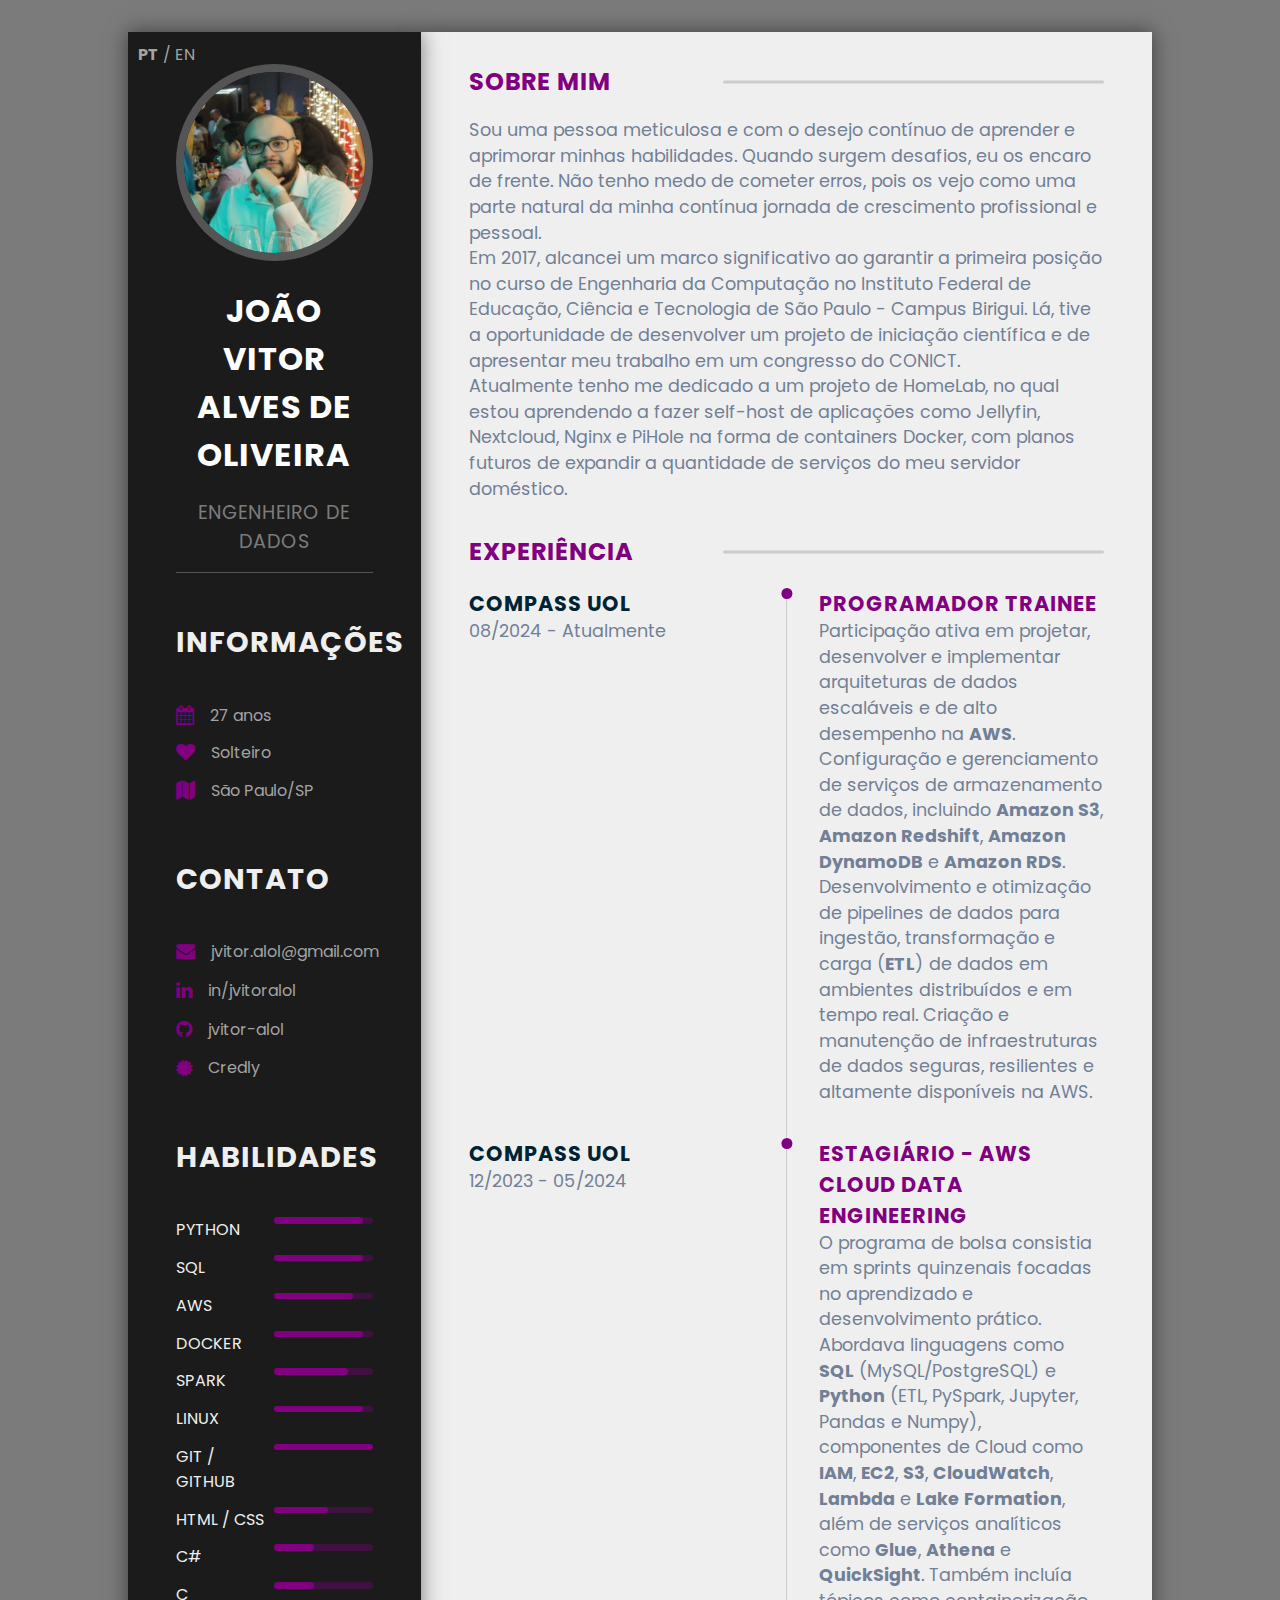
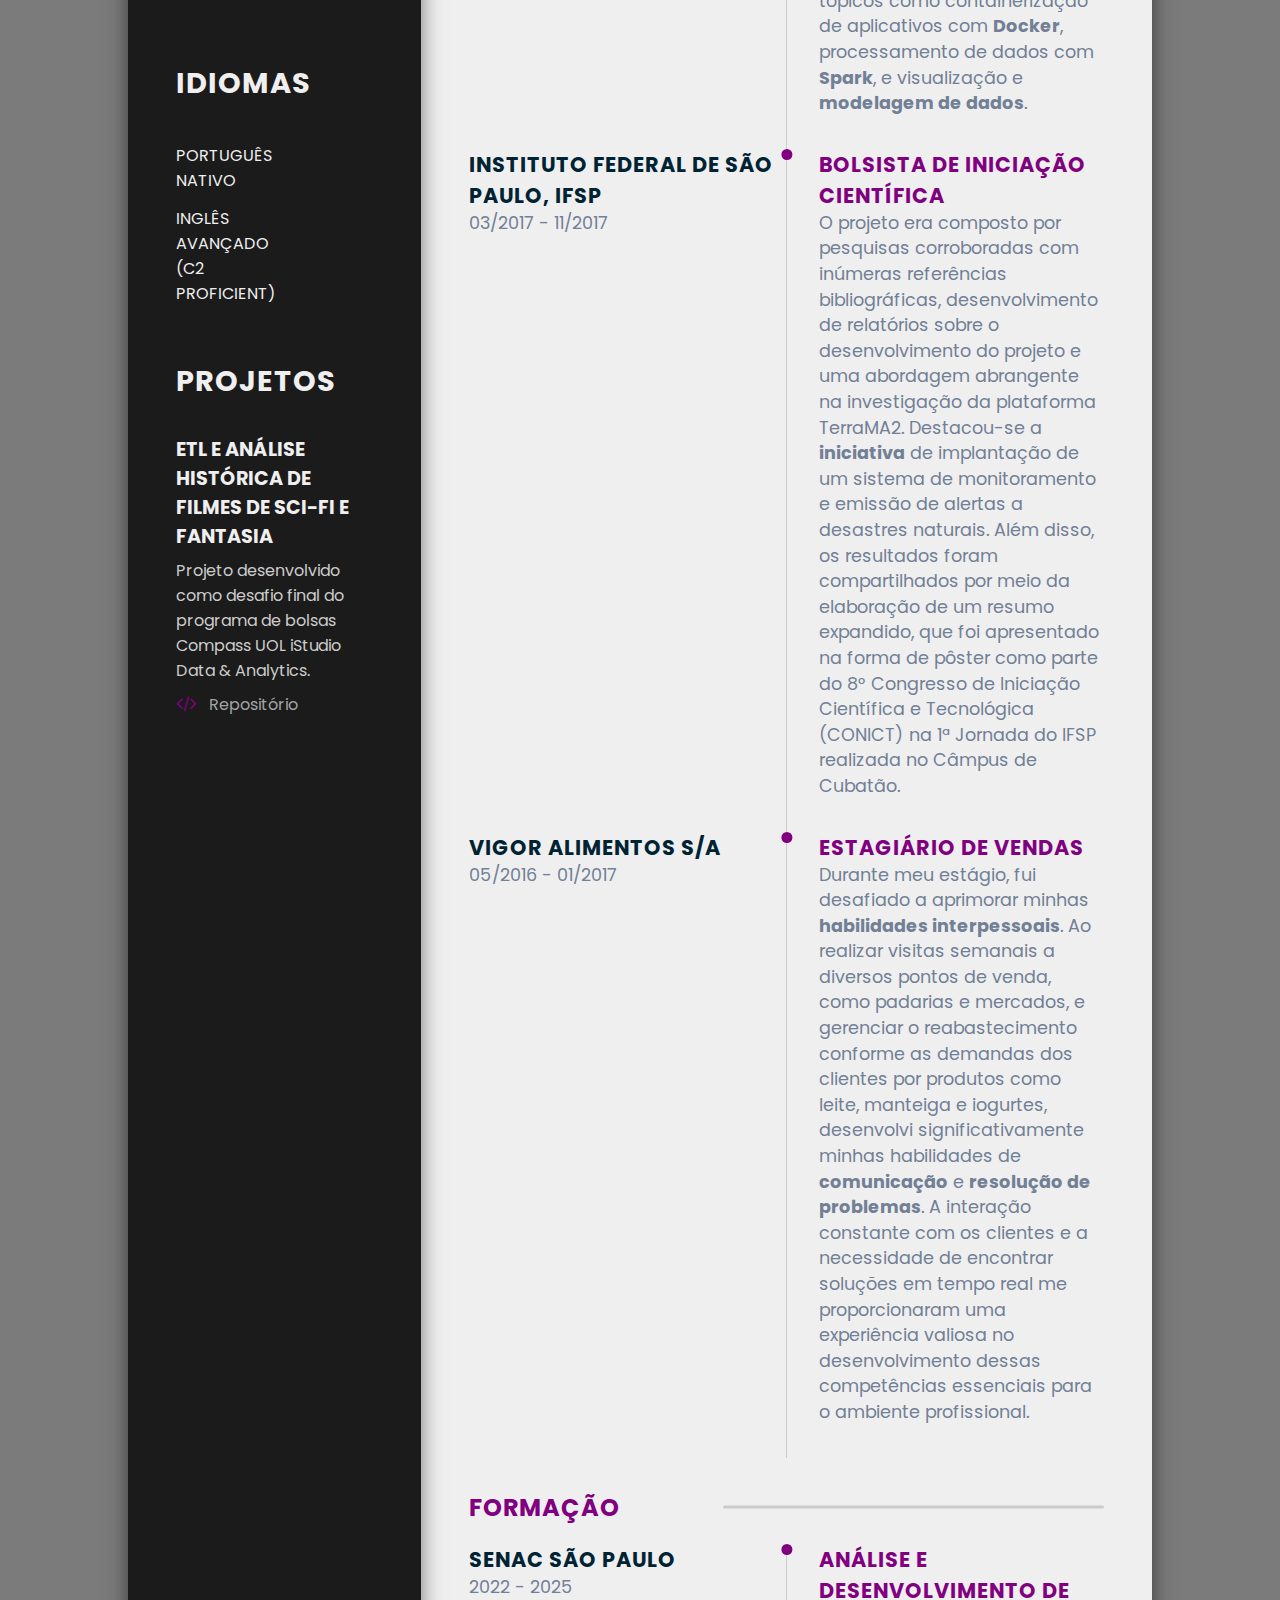
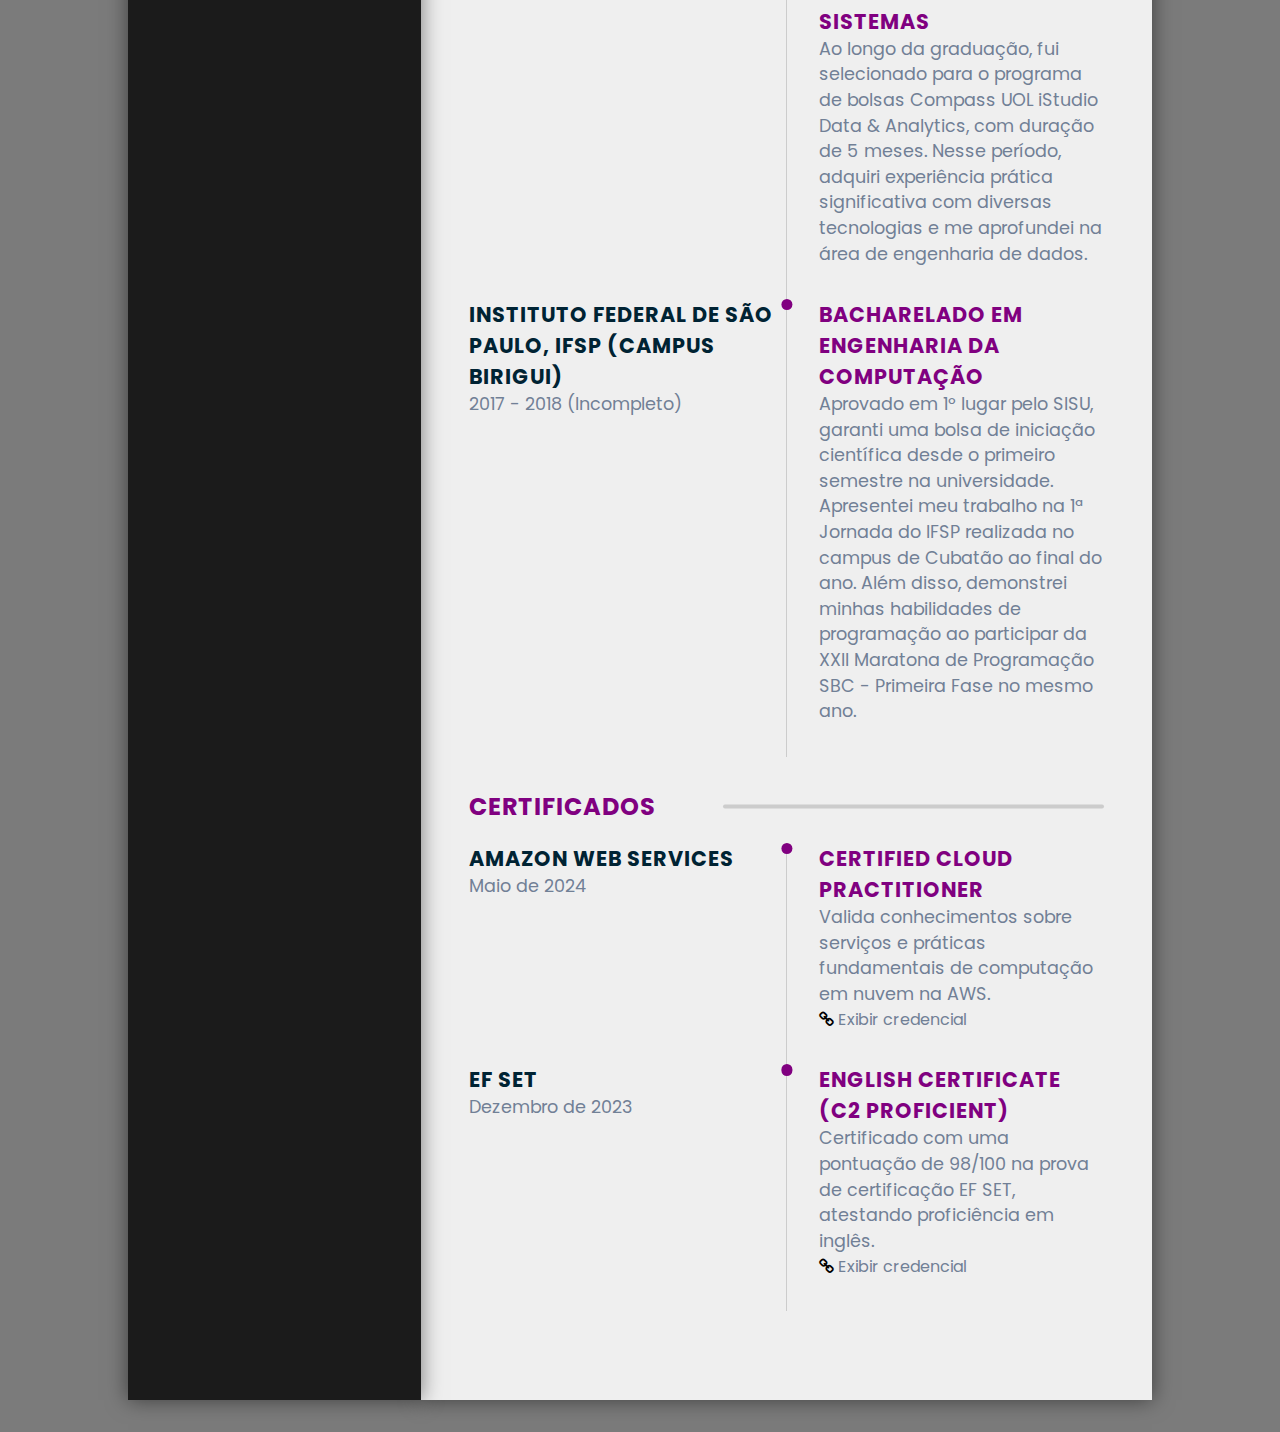
==== commit 4b3b9157: "Add nova experiência (programador trainee)" ====
--- a/index.html
+++ b/index.html
@@ -260,6 +260,27 @@
           <section class="experince sect">
             <h2 class="right-title">Experiência</h2>
             <div class="timeline">
+              <div class="left-tl-content">
+                <h5 class="tl-title">Compass UOL</h5>
+                <p class="para">08/2024 - Atualmente</p>
+              </div>
+              <div class="right-tl-content">
+                <div class="tl-content">
+                  <h5 class="tl-title-2">Programador Trainee</h5>
+                  <p class="para">
+                    Participação ativa em projetar, desenvolver e implementar
+                    arquiteturas de dados escaláveis e de alto desempenho na
+                    <b>AWS</b>. Configuração e gerenciamento de serviços de
+                    armazenamento de dados, incluindo <b>Amazon S3</b>,
+                    <b>Amazon Redshift</b>, <b>Amazon DynamoDB</b> e
+                    <b>Amazon RDS</b>. Desenvolvimento e otimização de pipelines
+                    de dados para ingestão, transformação e carga (<b>ETL</b>)
+                    de dados em ambientes distribuídos e em tempo real. Criação
+                    e manutenção de infraestruturas de dados seguras,
+                    resilientes e altamente disponíveis na AWS.
+                  </p>
+                </div>
+              </div>
               <div class="left-tl-content">
                 <h5 class="tl-title">Compass UOL</h5>
                 <p class="para">12/2023 - 05/2024</p>
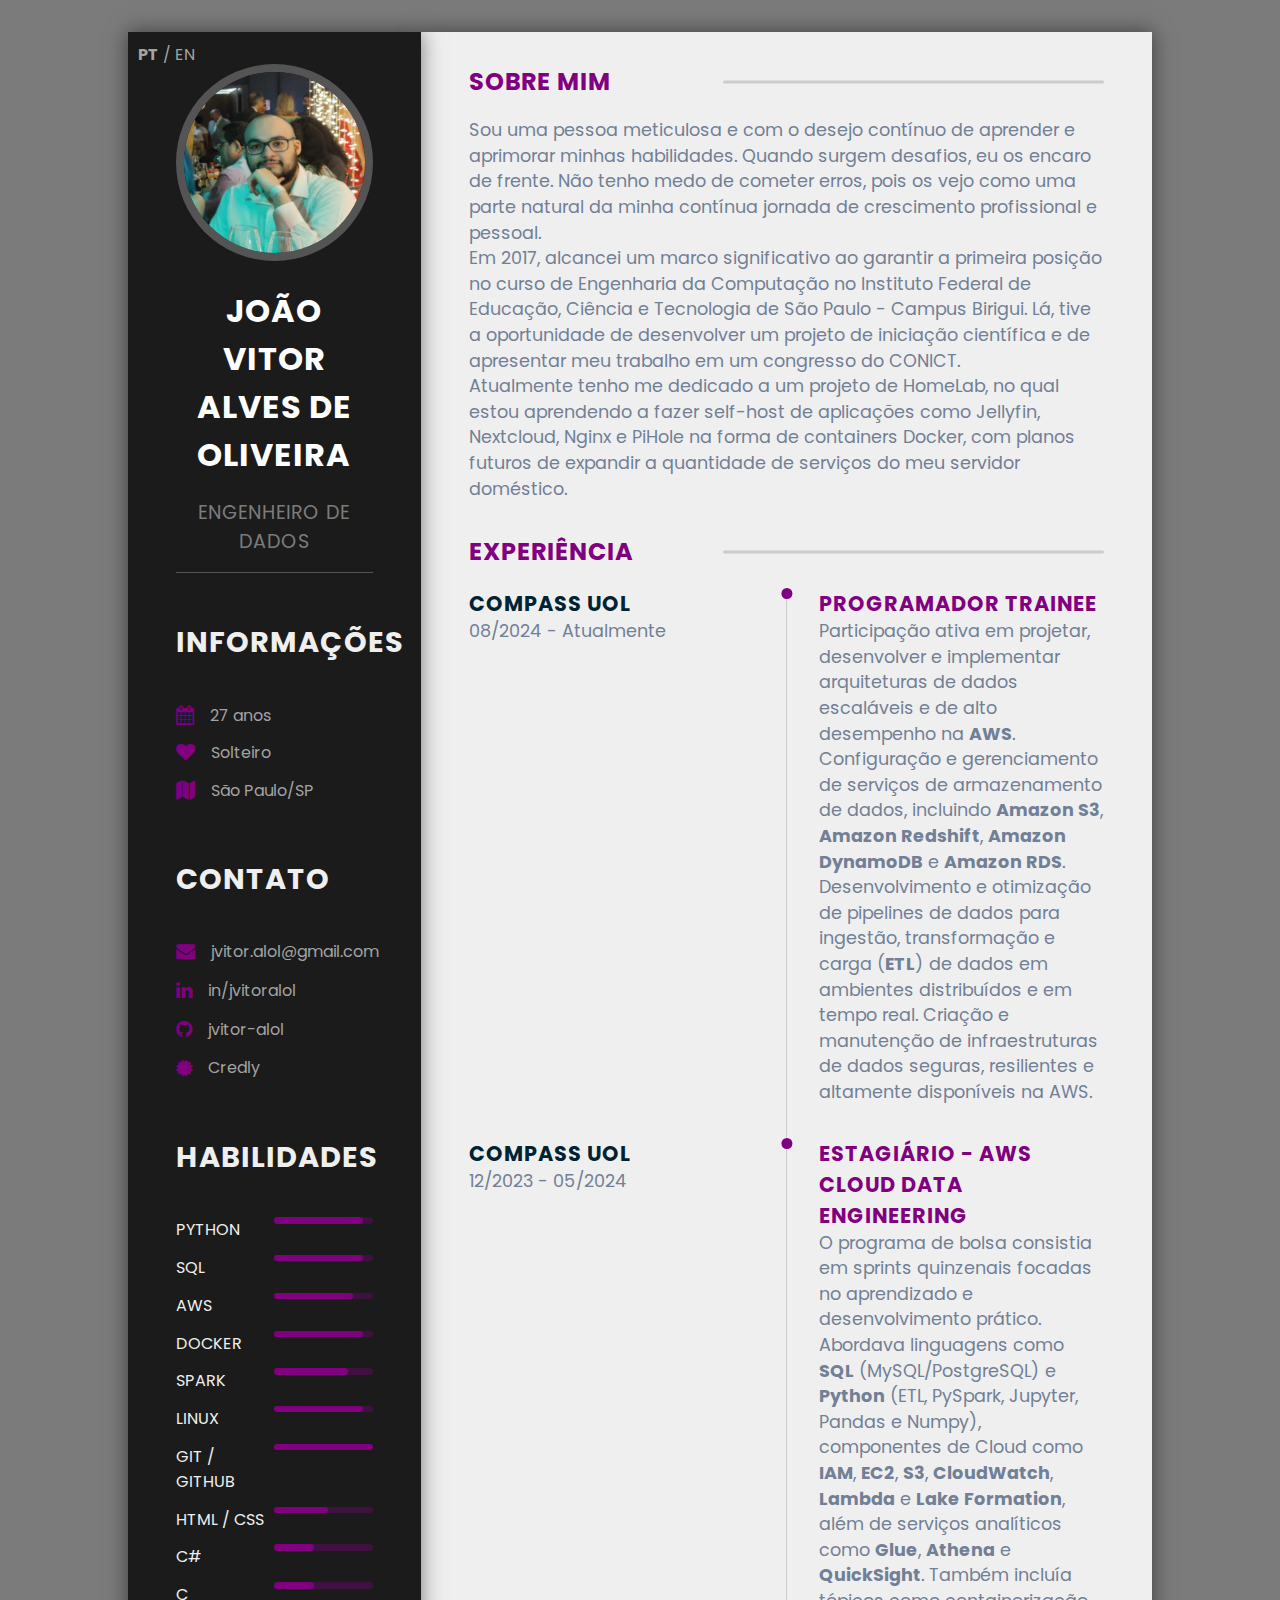
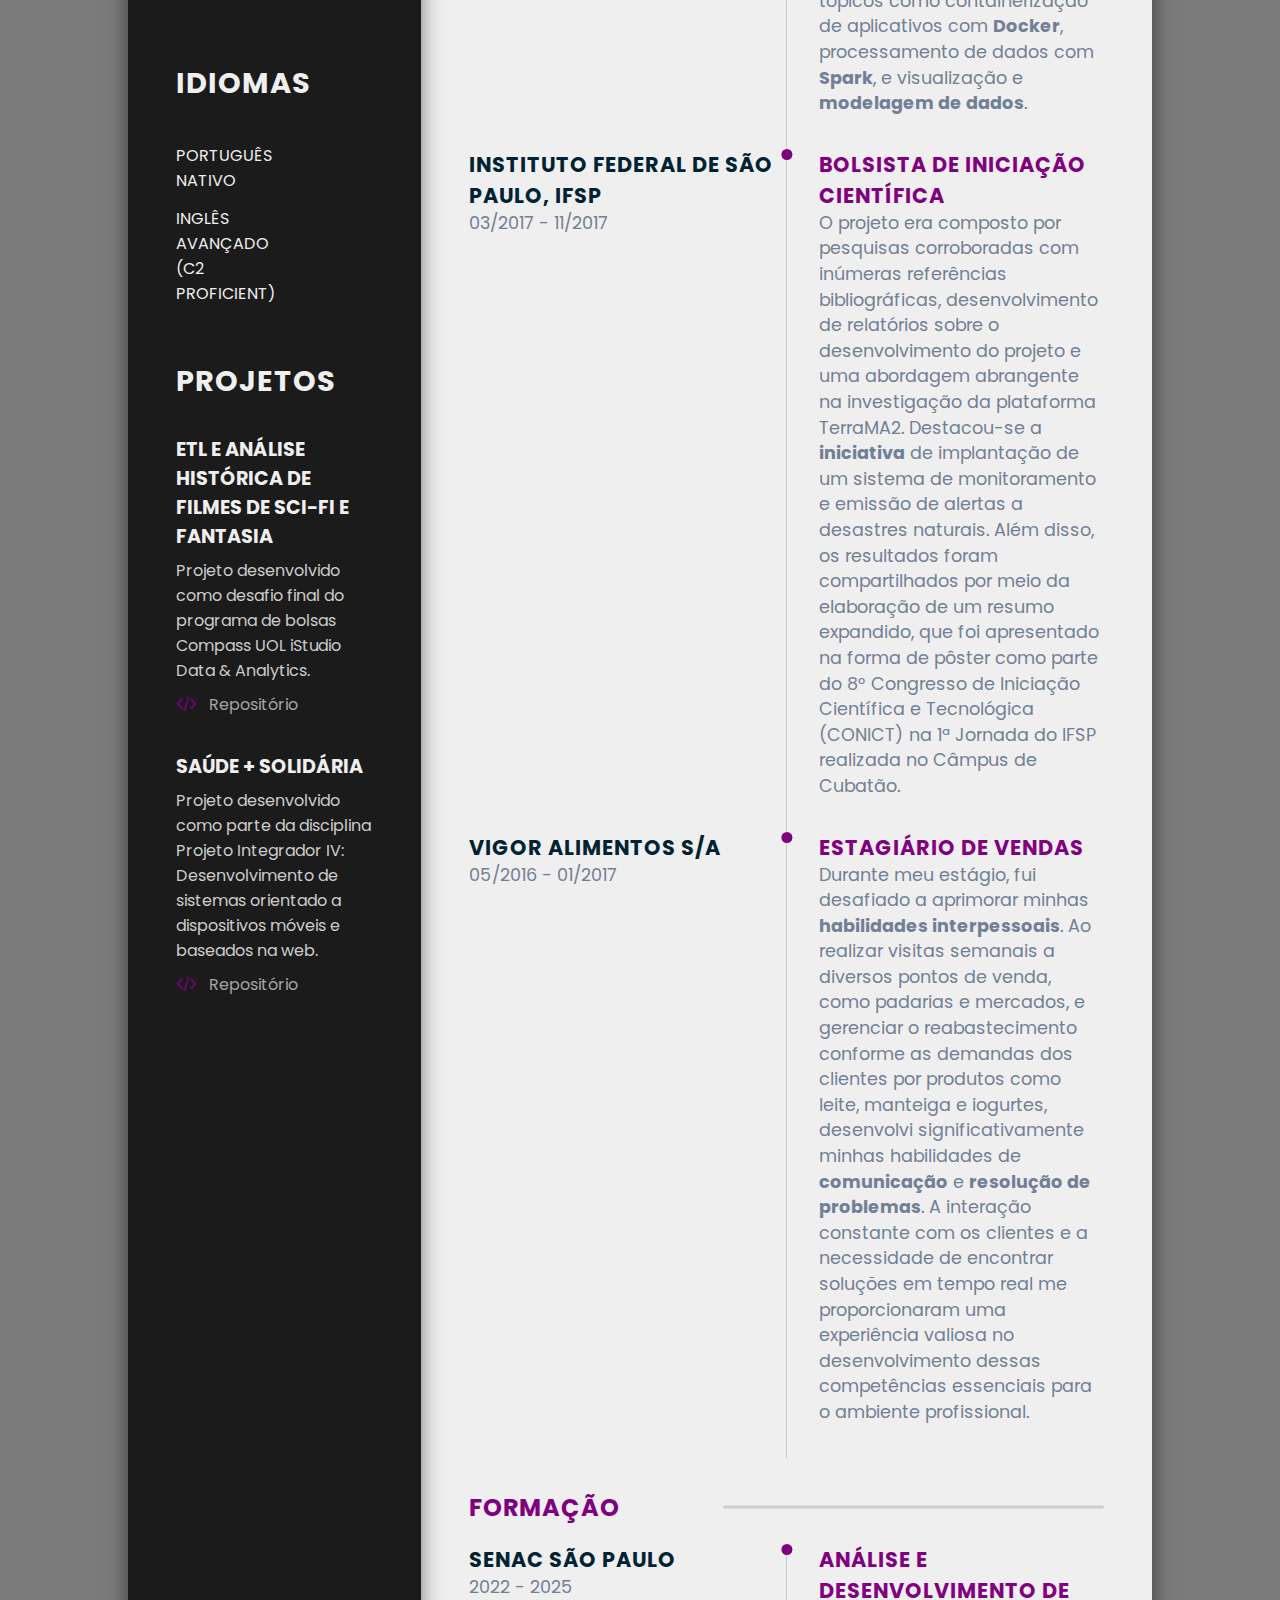
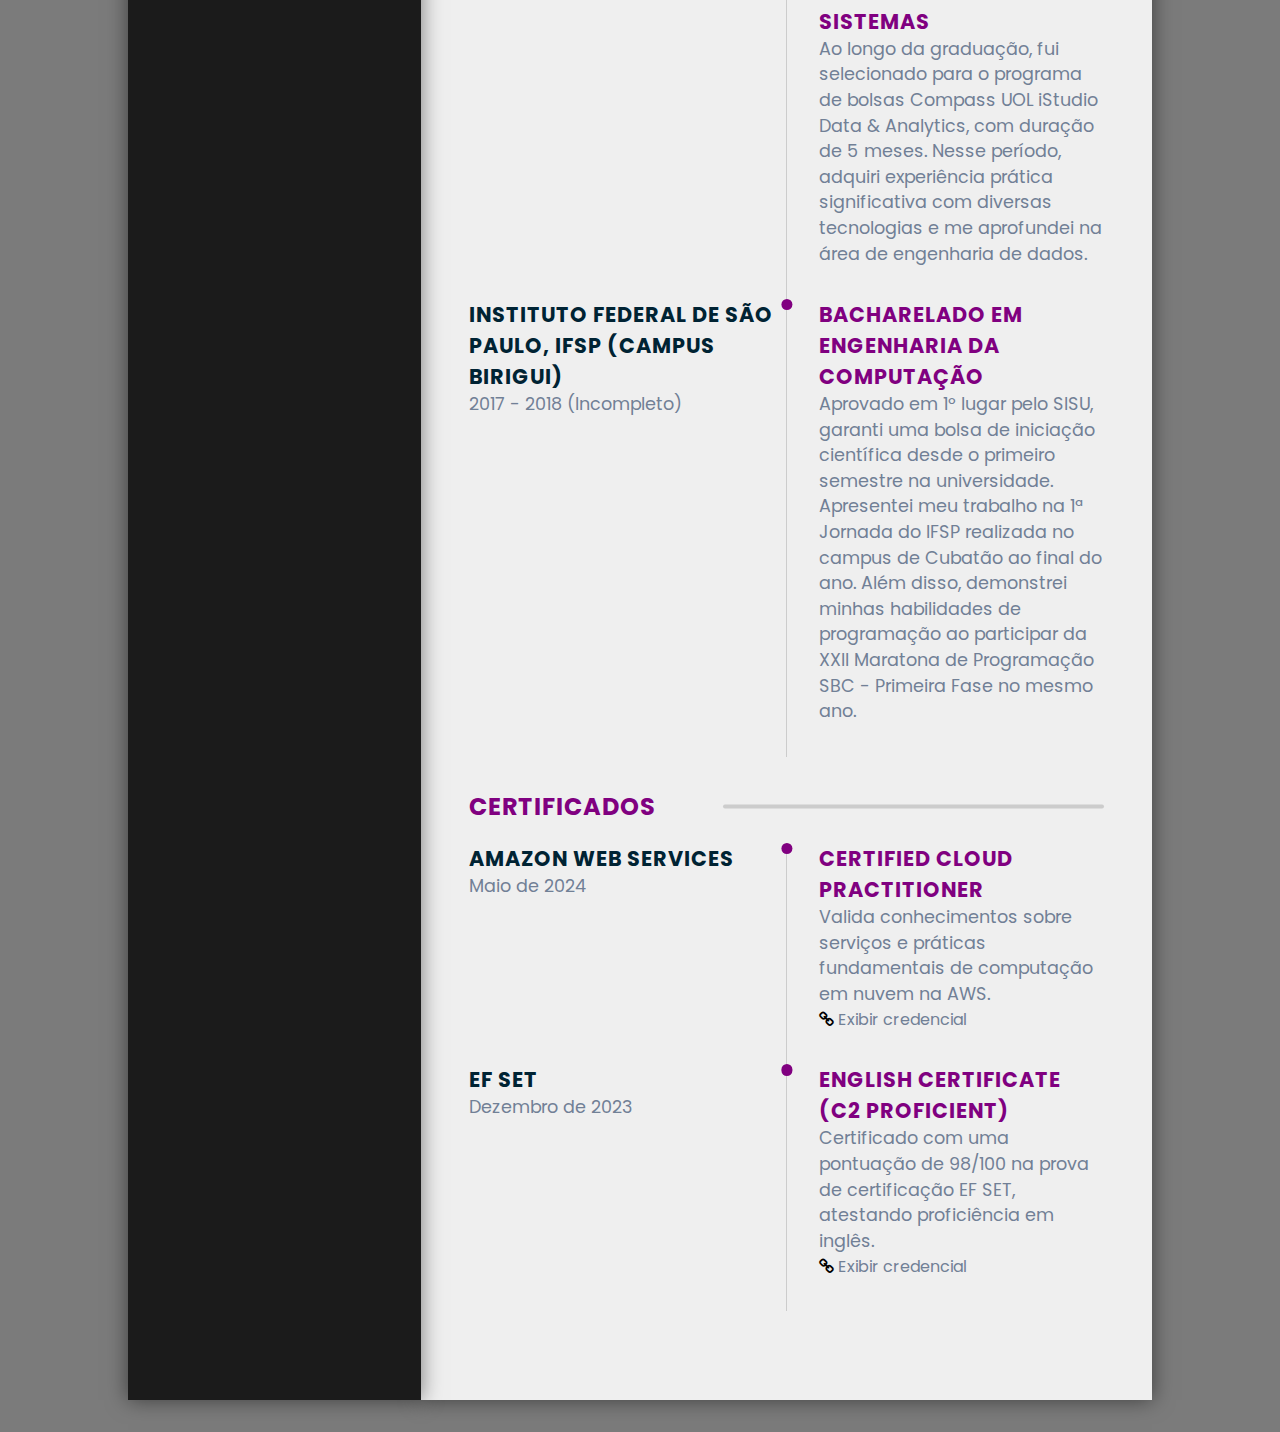
==== commit 57cdc4bf: "Add projeto (Saúde + Solidária)" ====
--- a/index.html
+++ b/index.html
@@ -224,6 +224,24 @@
                   <i class="fa fa-code"></i>
                   <a
                     href="https://github.com/jvitor-alol/Analise-de-Filmes-Sci-Fi-e-Fantasia"
+                    target="_blank"
+                    >Repositório</a
+                  >
+                </li>
+              </ul>
+            </div>
+            <div class="project">
+              <h6 class="sub-title">Saúde + Solidária</h6>
+              <p class="sub-para">
+                Projeto desenvolvido como parte da disciplina Projeto Integrador
+                IV: Desenvolvimento de sistemas orientado a dispositivos móveis
+                e baseados na web.
+              </p>
+              <ul>
+                <li>
+                  <i class="fa fa-code"></i>
+                  <a
+                    href="https://github.com/jvitor-alol/Saude-Solidaria"
                     target="_blank"
                     >Repositório</a
                   >
